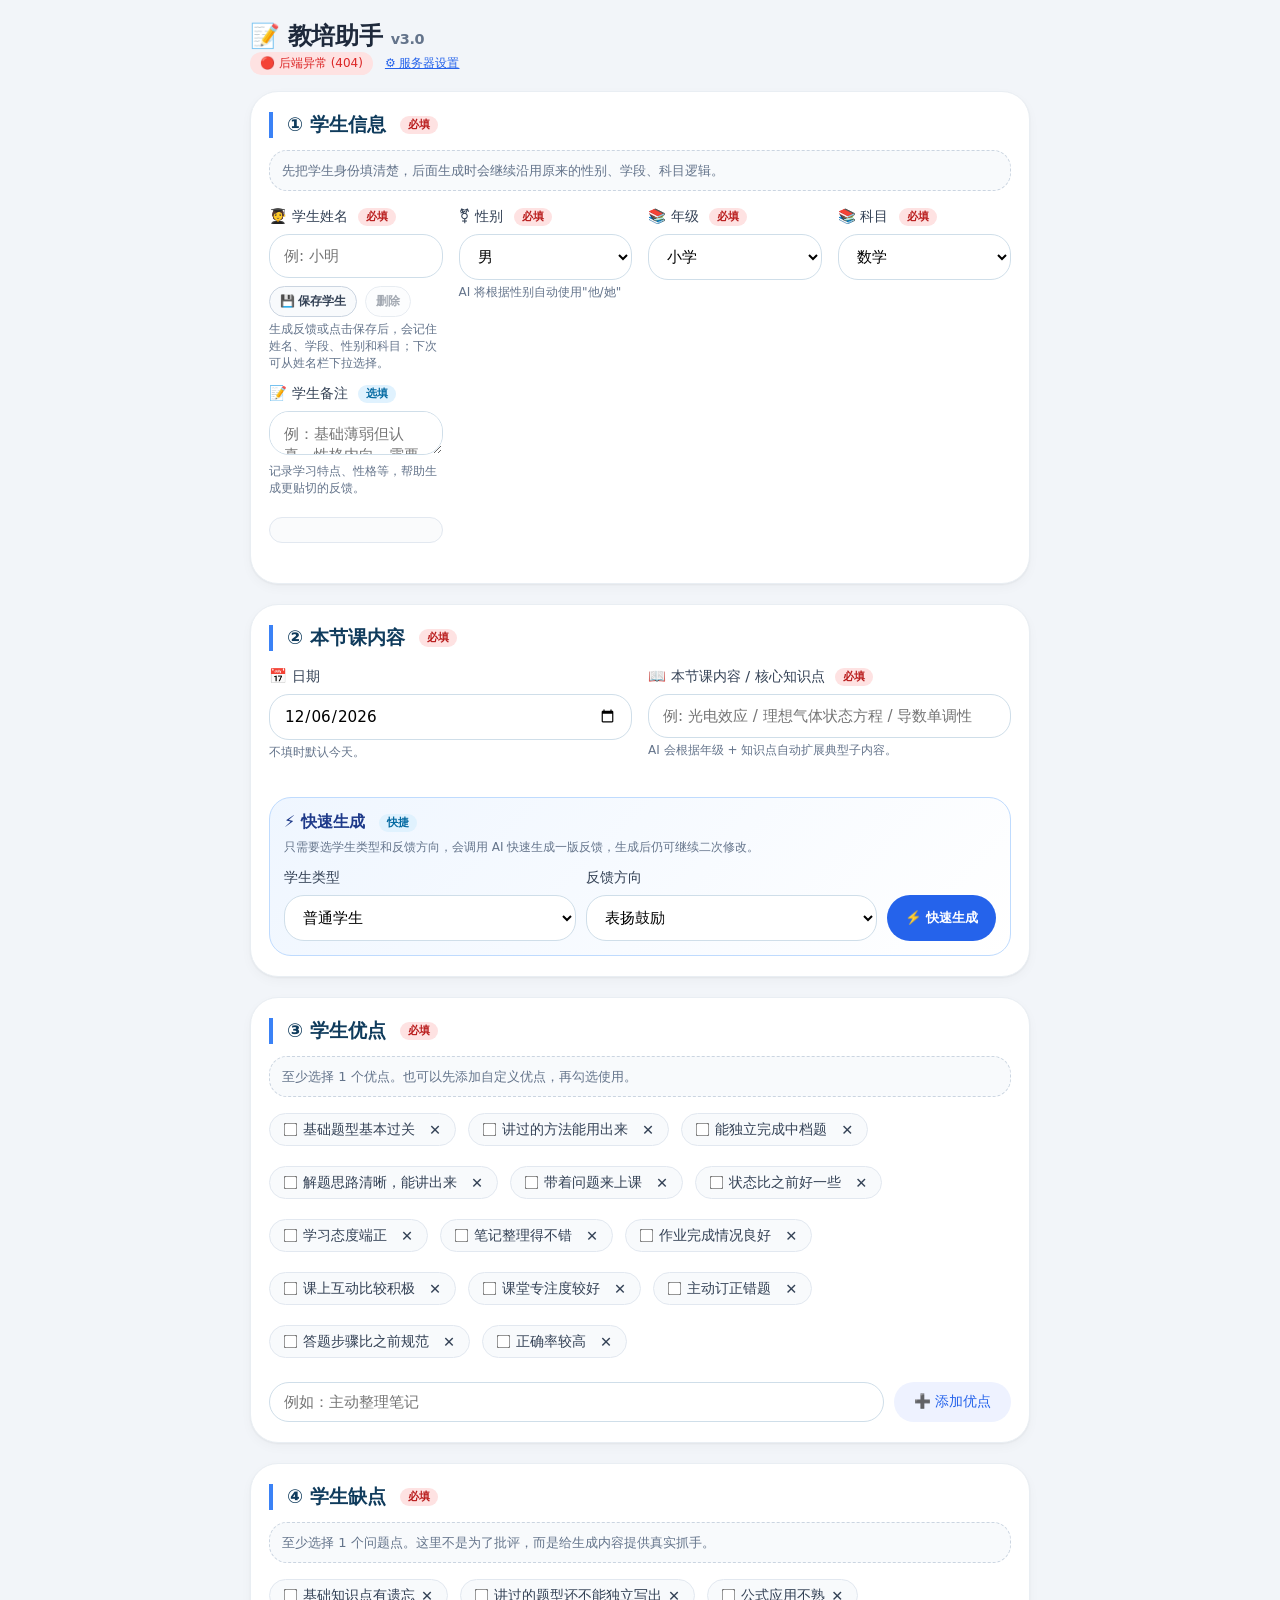
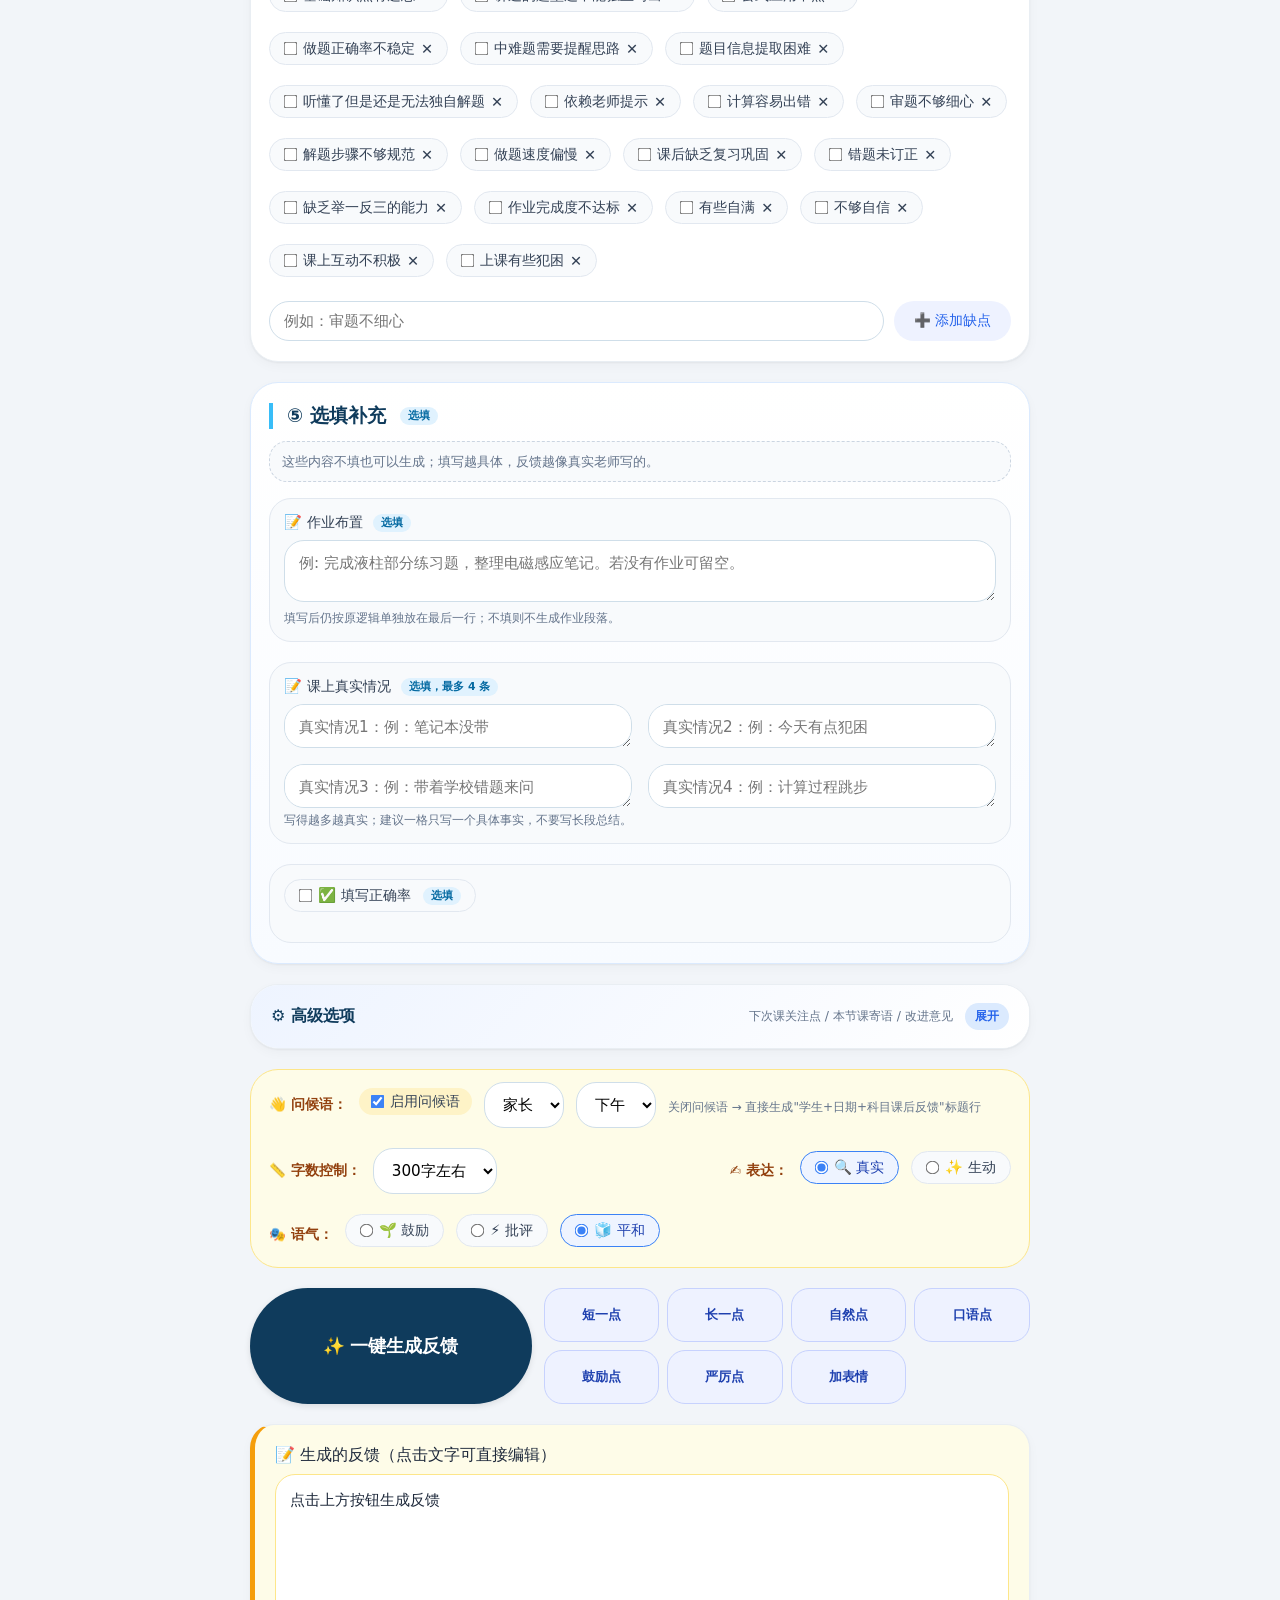
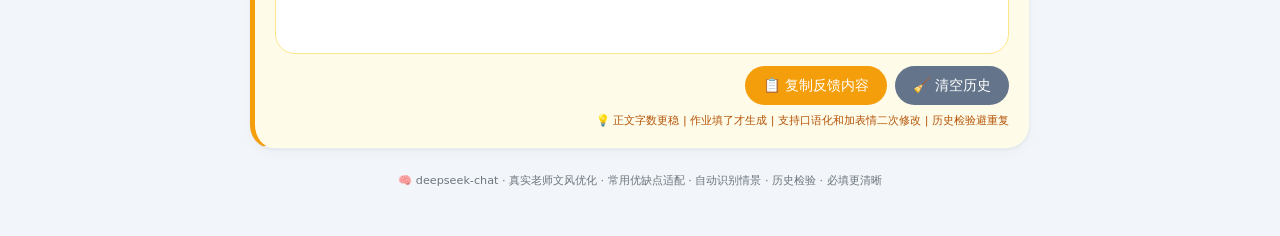
==== index.html @ fbede44c "🐛 修复 students.js 语法错误导致整个前端模块链崩溃 - 中文引号 “” 破坏 JS 字符串解析 → SyntaxError - 导致 window.App.students 未定义 → " ====
<!DOCTYPE html>
<html lang="zh-CN">
<head>
    <meta charset="UTF-8">
    <meta name="viewport" content="width=device-width, initial-scale=1.0, maximum-scale=1.0, user-scalable=yes">
    <title>教培助手 v3.0 · 真实风格反馈生成器</title>
    <link rel="stylesheet" href="css/app.css">
</head>
<body>
<div class="container">
    <div style="margin-bottom: 16px;">
        <h2 style="font-weight: 700; letter-spacing: -0.3px;">📝 教培助手 <span style="font-size:0.9rem;color:#64748b;">v3.0</span></h2>
        <div style="display:flex;align-items:center;gap:12px;flex-wrap:wrap;">
            <span id="connectionStatus" style="font-size:0.75rem;padding:3px 10px;border-radius:20px;background:#fee2e2;color:#dc2626;">🔴 后端未连接</span>
            <a href="javascript:void(0)" onclick="document.getElementById('settingsModal').style.display='flex'" style="font-size:0.75rem;color:#2563eb;">⚙️ 服务器设置</a>
        </div>
    </div>

    <!-- 设置弹窗 -->
    <div id="settingsModal" style="display:none;position:fixed;top:0;left:0;right:0;bottom:0;background:rgba(0,0,0,0.4);z-index:100;align-items:center;justify-content:center;">
        <div style="background:white;border-radius:24px;padding:24px;max-width:440px;width:90%;box-shadow:0 20px 60px rgba(0,0,0,0.2);">
            <h3 style="margin-bottom:16px;">⚙️ 服务器设置</h3>
            <div class="field-group">
                <label>🔑 DeepSeek API Key</label>
                <input type="password" id="apiKeyInput" placeholder="sk-xxxxxxxxxxxxxxxxxxxxxxxx" autocomplete="off">
                <div class="hint">API Key 保存在服务器端，不会暴露给浏览器。</div>
            </div>
            <div class="field-group">
                <label>🌐 后端地址</label>
                <input type="text" id="serverUrlInput" value="http://127.0.0.1:5000" placeholder="http://127.0.0.1:5000">
            </div>
            <div style="display:flex;gap:8px;justify-content:flex-end;">
                <button class="small-btn" onclick="document.getElementById('settingsModal').style.display='none'" style="background:#e2e8f0;color:#334155;">取消</button>
                <button class="small-btn" id="saveSettingsBtn" style="background:#2563eb;color:white;">💾 保存并验证</button>
            </div>
            <div id="settingsMsg" style="margin-top:10px;font-size:0.8rem;"></div>
        </div>
    </div>

    <!-- ① 学生信息 -->
    <div class="card required-section" data-required-group="student">
        <div class="card-header">① 学生信息 <span class="required-mark">必填</span></div>
        <div class="section-helper">先把学生身份填清楚，后面生成时会继续沿用原来的性别、学段、科目逻辑。</div>
        <div class="grid-4cols">
            <div class="field-group">
                <label>🧑‍🎓 学生姓名 <span class="required-mark">必填</span></label>
                <div class="student-name-wrapper">
                    <input type="text" id="studentName" placeholder="例: 小明" autocomplete="off" aria-haspopup="listbox" aria-expanded="false">
                    <datalist id="studentMemoryList"></datalist>
                    <div id="studentMemoryDropdown" class="student-memory-dropdown" role="listbox" aria-label="已保存学生姓名"></div>
                </div>
                <div class="memory-actions">
                    <button type="button" class="mini-memory-btn" id="saveStudentBtn">💾 保存学生</button>
                    <button type="button" class="mini-memory-btn danger" id="deleteStudentBtn">删除</button>
                </div>
                <div class="hint">生成反馈或点击保存后，会记住姓名、学段、性别和科目；下次可从姓名栏下拉选择。</div>
                <!-- 学生备注 -->
                <div class="field-group" style="margin-top: 12px;">
                    <label>📝 学生备注 <span class="optional-mark">选填</span></label>
                    <textarea id="studentNotes" rows="1" placeholder="例：基础薄弱但认真、性格内向、需要多鼓励…" style="resize: vertical;"></textarea>
                    <div class="hint">记录学习特点、性格等，帮助生成更贴切的反馈。</div>
                </div>
                <!-- 学习历史 -->
                <div id="studentSessionHistory" class="session-history" style="margin-top: 12px;"></div>
            </div>
            <div class="field-group">
                <label>⚧ 性别 <span class="required-mark">必填</span></label>
                <select id="studentGender">
                    <option value="男">男</option>
                    <option value="女">女</option>
                </select>
                <div class="hint">AI 将根据性别自动使用"他/她"</div>
            </div>
            <div class="field-group">
                <label>📚 年级 <span class="required-mark">必填</span></label>
                <select id="grade">
                    <option value="小学">小学</option>
                    <option value="初中">初中</option>
                    <option value="高中">高中</option>
                </select>
            </div>
            <div class="field-group">
                <label>📚 科目 <span class="required-mark">必填</span></label>
                <select id="subject">
                    <option value="数学">数学</option>
                    <option value="物理">物理</option>
                    <option value="语文">语文</option>
                    <option value="英语">英语</option>
                    <option value="化学">化学</option>
                    <option value="生物">生物</option>
                    <option value="历史">历史</option>
                    <option value="地理">地理</option>
                    <option value="政治">政治</option>
                </select>
            </div>
        </div>
    </div>

    <!-- ② 本节课内容 -->
    <div class="card required-section" data-required-group="knowledge">
        <div class="card-header">② 本节课内容 <span class="required-mark">必填</span></div>
        <div class="grid-2cols">
            <div class="field-group">
                <label>📅 日期</label>
                <input type="date" id="date" value="">
                <div class="hint">不填时默认今天。</div>
            </div>
            <div class="field-group">
                <label>📖 本节课内容 / 核心知识点 <span class="required-mark">必填</span></label>
                <input type="text" id="knowledge" placeholder="例: 光电效应 / 理想气体状态方程 / 导数单调性" autocomplete="off">
                <div class="hint">AI 会根据年级 + 知识点自动扩展典型子内容。</div>
            </div>
        </div>

        <div class="quick-generate-panel">
            <div class="quick-generate-title">⚡ 快速生成 <span class="optional-mark">快捷</span></div>
            <div class="hint">只需要选学生类型和反馈方向，会调用 AI 快速生成一版反馈，生成后仍可继续二次修改。</div>
            <div class="quick-generate-row">
                <div class="field-group">
                    <label>学生类型</label>
                    <select id="quickStudentType">
                        <option value="普通学生" selected>普通学生</option>
                        <option value="学霸">学霸</option>
                        <option value="学渣">学渣</option>
                    </select>
                </div>
                <div class="field-group">
                    <label>反馈方向</label>
                    <select id="quickFeedbackDirection">
                        <option value="表扬鼓励" selected>表扬鼓励</option>
                        <option value="批评提醒">批评提醒</option>
                    </select>
                </div>
                <button type="button" class="quick-generate-btn" id="quickGenerateBtn">⚡ 快速生成</button>
            </div>
        </div>
    </div>

    <!-- ③ 学生优点 -->
    <div class="card required-section" data-required-group="highlights">
        <div class="card-header">③ 学生优点 <span class="required-mark">必填</span></div>
        <div class="section-helper">至少选择 1 个优点。也可以先添加自定义优点，再勾选使用。</div>
        <div id="highlightsCheckboxArea" class="options-group" style="flex-wrap: wrap;"></div>
        <div class="add-option">
            <input type="text" id="newHighlightInput" placeholder="例如：主动整理笔记" autocomplete="off">
            <button class="small-btn" id="addHighlightBtn">➕ 添加优点</button>
        </div>
    </div>

    <!-- ④ 学生缺点 -->
    <div class="card required-section" data-required-group="weakpoints">
        <div class="card-header">④ 学生缺点 <span class="required-mark">必填</span></div>
        <div class="section-helper">至少选择 1 个问题点。这里不是为了批评，而是给生成内容提供真实抓手。</div>
        <div id="weakPointsCheckboxArea" class="options-group" style="flex-wrap: wrap;"></div>
        <div class="add-option">
            <input type="text" id="newWeakInput" placeholder="例如：审题不细心" autocomplete="off">
            <button class="small-btn" id="addWeakBtn">➕ 添加缺点</button>
        </div>
    </div>

    <!-- ⑤ 选填补充 -->
    <div class="card optional-supplement-card">
        <div class="card-header">⑤ 选填补充 <span class="optional-mark">选填</span></div>
        <div class="section-helper">这些内容不填也可以生成；填写越具体，反馈越像真实老师写的。</div>
        <div class="field-group soft-block">
            <label>📝 作业布置 <span class="optional-mark">选填</span></label>
            <textarea id="homework" rows="2" placeholder="例: 完成液柱部分练习题，整理电磁感应笔记。若没有作业可留空。"></textarea>
            <div class="hint">填写后仍按原逻辑单独放在最后一行；不填则不生成作业段落。</div>
        </div>

        <div class="field-group soft-block">
            <label>📝 课上真实情况 <span class="optional-mark">选填，最多 4 条</span></label>
            <div class="grid-2cols">
                <textarea class="real-note-input" id="realNote1" rows="1" placeholder="真实情况1：例：笔记本没带"></textarea>
                <textarea class="real-note-input" id="realNote2" rows="1" placeholder="真实情况2：例：今天有点犯困"></textarea>
                <textarea class="real-note-input" id="realNote3" rows="1" placeholder="真实情况3：例：带着学校错题来问"></textarea>
                <textarea class="real-note-input" id="realNote4" rows="1" placeholder="真实情况4：例：计算过程跳步"></textarea>
            </div>
            <div class="hint">写得越多越真实；建议一格只写一个具体事实，不要写长段总结。</div>
        </div>

        <div class="field-group soft-block" style="margin-bottom:0;">
            <div class="options-group" style="margin-bottom: 8px;">
                <label class="checkbox-option">
                    <input type="checkbox" id="enableCorrectnessCheckbox"> ✅ 填写正确率 <span class="optional-mark">选填</span>
                </label>
            </div>
            <div id="correctnessSliderArea" style="display: none;">
                <div class="slider-wrapper">
                    <input type="range" id="correctnessSlider" min="0" max="100" step="5" value="80">
                    <span class="correctness-value" id="correctnessValue">80%</span>
                </div>
                <div class="hint">拖动选择正确率（步进 5%）。</div>
            </div>
        </div>
    </div>

    <!-- 高级选项 -->
    <details class="card advanced-panel" id="advancedOptions">
        <summary>
            <span>⚙️ 高级选项</span>
            <span class="advanced-subtitle">下次课关注点 / 本节课寄语 / 改进意见</span>
        </summary>
        <div class="advanced-content">
            <div class="field-group">
                <label>🎯 下次课关注点 <span class="optional-mark">选填</span></label>
                <textarea id="nextFocus" rows="2" placeholder="例：下次课重点看一下本周作业完成情况，同时继续巩固导数中分类讨论和变量分离的题型。"></textarea>
                <div class="hint">填写后只作为后续教学规划参考，会自然融入学生表现，不会硬贴原句或固定放在末尾。</div>
            </div>

            <div class="advanced-inner-card">
                <div class="card-header mini-header">✨ 本节课寄语 <span style="font-size:0.75rem;">(勾选后作为语气参考，可自然改写)</span></div>
                <div id="encouragementArea" class="encouragement-radio-group"></div>
                <div class="add-option">
                    <input type="text" id="newEncouragementInput" placeholder="例如：继续加油，保持状态" autocomplete="off">
                    <button class="small-btn" id="addEncouragementBtn">➕ 添加寄语</button>
                </div>
            </div>

            <div class="advanced-inner-card">
                <div class="card-header mini-header">📌 改进意见</div>
                <div class="field-group">
                    <label>选择本次改进重点（选"不生成"则不输出改进段落）</label>
                    <select id="suggestionSelect" class="select-custom">
                        <option value="">-- 不生成改进建议 --</option>
                    </select>
                </div>
                <div class="editable-tags" id="suggestionTagsArea"></div>
                <div class="add-option">
                    <input type="text" id="newSuggestionInput" placeholder="例如：强化审题训练" autocomplete="off">
                    <button class="small-btn" id="addSuggestionBtn">➕ 添加改进方向</button>
                </div>
            </div>
        </div>
    </details>

    <div id="requiredErrorMessage" class="form-error-message" aria-live="polite"></div>

    <!-- 参数栏 -->
    <div class="param-bar">
        <div class="param-group">
            <span class="param-label">👋 问候语：</span>
            <label style="display: inline-flex; align-items: center; gap: 6px; background: #fef3c7; padding: 4px 12px; border-radius: 40px;">
                <input type="checkbox" id="enableGreetingCheckbox" checked> 启用问候语
            </label>
            <select id="greetingTarget" style="width: auto; min-width: 80px;">
                <option value="爸爸">爸爸</option>
                <option value="妈妈">妈妈</option>
                <option value="家长" selected>家长</option>
            </select>
            <select id="greetingTime" style="width: auto; min-width: 80px;">
                <option value="上午">上午</option>
                <option value="下午" selected>下午</option>
                <option value="晚上">晚上</option>
            </select>
            <div class="hint">关闭问候语 → 直接生成"学生+日期+科目课后反馈"标题行</div>
        </div>
        <div class="param-group">
            <span class="param-label">📏 字数控制：</span>
            <select id="wordCountSelect" style="width: auto; min-width: 100px;">
                <option value="150">150字左右</option>
                <option value="200">200字左右</option>
                <option value="250">250字左右</option>
                <option value="300" selected>300字左右</option>
                <option value="350">350字左右</option>
                <option value="400">400字左右</option>
            </select>
        </div>
        <div class="param-group">
            <span class="param-label">✍️ 表达：</span>
            <label class="temp-option"><input type="radio" name="tempMode" value="real" checked> 🔍 真实</label>
            <label class="temp-option"><input type="radio" name="tempMode" value="vivid"> ✨ 生动</label>
        </div>
        <div class="param-group">
            <span class="param-label">🎭 语气：</span>
            <label class="tone-option"><input type="radio" name="toneStyle" value="encourage"> 🌱 鼓励</label>
            <label class="tone-option"><input type="radio" name="toneStyle" value="critical"> ⚡ 批评</label>
            <label class="tone-option"><input type="radio" name="toneStyle" value="neutral" checked> 🧊 平和</label>
        </div>
    </div>

    <!-- 生成按钮 -->
    <div class="generate-actions">
        <button class="generate-btn" id="generateBtn">✨ 一键生成反馈</button>
        <div class="revise-actions" aria-label="二次修改按钮">
            <button class="revise-btn" data-revise-type="shorter">短一点</button>
            <button class="revise-btn" data-revise-type="longer">长一点</button>
            <button class="revise-btn" data-revise-type="natural">自然点</button>
            <button class="revise-btn" data-revise-type="wechat">口语点</button>
            <button class="revise-btn" data-revise-type="encourage">鼓励点</button>
            <button class="revise-btn" data-revise-type="strict">严厉点</button>
            <button class="revise-btn" data-revise-type="emoji">加表情</button>
        </div>
    </div>

    <!-- 结果卡片 -->
    <div class="card result-card">
        <div style="font-weight: 500; margin-bottom: 8px;">📝 生成的反馈（点击文字可直接编辑）</div>
        <div id="feedbackContent" class="editable-feedback" contenteditable="true">点击上方按钮生成反馈</div>
        <div id="qualityReport" class="quality-report"></div>
        <div class="flex-row">
            <button class="copy-btn" id="copyFeedbackBtn">📋 复制反馈内容</button>
            <button class="copy-btn" id="clearHistoryBtn" style="background:#64748b;margin-left:8px;">🧹 清空历史</button>
        </div>
        <div class="copy-tip">💡 正文字数更稳 | 作业填了才生成 | 支持口语化和加表情二次修改 | 历史检验避重复</div>
    </div>

    <div class="footnote">
        🧠 deepseek-chat · 真实老师文风优化 · 常用优缺点适配 · 自动识别情景 · 历史检验 · 必填更清晰
    </div>
</div>

<!-- JS 模块（按依赖顺序加载） -->
<script src="js/config.js"></script>
<script src="js/api-client.js"></script>
<script src="js/postprocess.js"></script>
<script src="js/prompts.js"></script>
<script src="js/api.js"></script>
<script src="js/students.js"></script>
<script src="js/ui.js"></script>
<script src="js/app.js"></script>
<script>
// 保底连接检测（模块加载完成后执行）
setTimeout(async function() {
    var el = document.getElementById("connectionStatus");
    if (!el) return;
    try {
        var r = await fetch("/api/students?search=");
        if (r.ok) {
            el.innerHTML = "🟢 已连接";
            el.style.background = "#dcfce7"; el.style.color = "#166534";
        }
    } catch(e) {}
}, 500);
</script>
</body>
</html>
---- css/app.css ----
/* ============================================
   app.css — 教培助手 样式表
   从 正式版2.0 提取，2025-06-07
   ============================================ */

/* ----- CSS 变量 ----- */
:root {
    --color-primary: #3b82f6;
    --color-primary-light: #eef4ff;
    --color-primary-dark: #1e40af;
    --color-bg: #f2f5f9;
    --color-card: #ffffff;
    --color-text: #1e293b;
    --color-text-secondary: #334155;
    --color-hint: #64748b;
    --color-border: #cfdee9;
    --color-border-light: #e2e8f0;
    --color-danger: #ef4444;
    --color-warning: #f59e0b;
    --color-success: #166534;
    --radius-lg: 28px;
    --radius-md: 20px;
    --radius-sm: 12px;
    --radius-pill: 40px;
    --radius-full: 999px;
}

/* ----- Reset ----- */
* {
    box-sizing: border-box;
    margin: 0;
    padding: 0;
}

body {
    background: var(--color-bg);
    font-family: system-ui, 'Segoe UI', 'Noto Sans', -apple-system, Roboto, Helvetica, Arial, sans-serif;
    padding: 20px 16px 48px;
    color: var(--color-text);
}

/* ----- Layout ----- */
.container {
    max-width: 780px;
    margin: 0 auto;
}

/* ----- Cards ----- */
.card {
    background: var(--color-card);
    border-radius: var(--radius-lg);
    padding: 20px 18px;
    margin-bottom: 20px;
    box-shadow: 0 4px 12px rgba(0, 0, 0, 0.03), 0 1px 2px rgba(0, 0, 0, 0.05);
    border: 1px solid #e9eef3;
}

.card-header {
    font-weight: 600;
    font-size: 1.2rem;
    margin-bottom: 16px;
    display: flex;
    align-items: center;
    gap: 8px;
    color: #0f3b5c;
    border-left: 4px solid var(--color-primary);
    padding-left: 14px;
}

/* ----- Form Elements ----- */
.field-group {
    margin-bottom: 20px;
}

label {
    font-weight: 500;
    font-size: 0.9rem;
    display: block;
    margin-bottom: 8px;
    color: var(--color-text-secondary);
}

.hint {
    font-size: 0.75rem;
    color: var(--color-hint);
    margin-top: 4px;
}

input, select, textarea {
    width: 100%;
    padding: 12px 14px;
    border-radius: var(--radius-md);
    border: 1px solid var(--color-border);
    background: #ffffff;
    font-size: 0.95rem;
    transition: 0.2s;
    font-family: inherit;
}

input:focus, select:focus, textarea:focus {
    outline: none;
    border-color: var(--color-primary);
    box-shadow: 0 0 0 3px rgba(59, 130, 246, 0.15);
}

input[type="radio"], input[type="checkbox"] {
    width: auto;
    margin: 0;
    accent-color: var(--color-primary);
    transform: scale(1.05);
}

input[type="range"] {
    flex: 2;
    min-width: 160px;
}

/* ----- Options / Chips ----- */
.options-group {
    display: flex;
    flex-wrap: wrap;
    gap: 12px;
    align-items: center;
    margin-bottom: 16px;
}

.radio-option, .checkbox-option, .tone-option, .temp-option {
    display: inline-flex;
    align-items: center;
    gap: 6px;
    background: #f8fafc;
    padding: 6px 14px;
    border-radius: var(--radius-pill);
    border: 1px solid var(--color-border-light);
    cursor: pointer;
    transition: 0.1s;
}

.radio-option.selected, .checkbox-option.selected,
.tone-option.selected, .temp-option.selected {
    background: var(--color-primary-light);
    border-color: var(--color-primary);
    color: var(--color-primary-dark);
}

/* ----- Sliders ----- */
.slider-wrapper {
    display: flex;
    align-items: center;
    gap: 16px;
    flex-wrap: wrap;
    margin-top: 8px;
}

.correctness-value {
    width: 70px;
    text-align: center;
    background: #f1f5f9;
    border-radius: var(--radius-pill);
    padding: 8px 0;
    font-weight: 600;
}

/* ----- Tags ----- */
.editable-tags {
    display: flex;
    flex-wrap: wrap;
    gap: 12px;
    margin-bottom: 16px;
}

.tag {
    background: #f1f5f9;
    border-radius: var(--radius-pill);
    padding: 6px 12px;
    font-size: 0.85rem;
    display: inline-flex;
    align-items: center;
    gap: 8px;
    border: 1px solid var(--color-border-light);
}

.tag .remove {
    cursor: pointer;
    font-weight: bold;
    color: #94a3b8;
    background: none;
    border: none;
    font-size: 1.1rem;
    line-height: 1;
    padding: 0 4px;
}

.tag .remove:hover {
    color: #dc2626;
}

/* ----- Buttons ----- */
.add-option {
    display: flex;
    gap: 10px;
    margin-top: 8px;
    flex-wrap: wrap;
}

.add-option input {
    flex: 2;
    padding: 10px 14px;
}

.small-btn {
    background: #eef2ff;
    border: none;
    border-radius: var(--radius-pill);
    padding: 0 20px;
    font-weight: 500;
    color: #2563eb;
    cursor: pointer;
    font-size: 0.85rem;
    transition: 0.1s;
}

.small-btn:hover {
    background: #e0e7ff;
}

.select-custom {
    background: white;
    border-radius: 30px;
    padding: 10px 16px;
    border: 1px solid var(--color-border);
    width: 100%;
}

/* ----- Generate Buttons ----- */
.generate-btn {
    width: 100%;
    background: #0f3b5c;
    color: white;
    border: none;
    border-radius: 60px;
    padding: 16px;
    font-size: 1.1rem;
    font-weight: 600;
    cursor: pointer;
    transition: 0.2s;
    margin-top: 8px;
    box-shadow: 0 2px 6px rgba(0, 0, 0, 0.1);
}

.generate-btn:hover {
    background: #1e4a76;
    transform: scale(0.98);
}

.generate-actions {
    display: grid;
    grid-template-columns: minmax(180px, 1.1fr) minmax(260px, 1.9fr);
    gap: 12px;
    align-items: stretch;
    margin-top: 8px;
    margin-bottom: 20px;
}

.generate-actions .generate-btn {
    margin-top: 0;
    height: 100%;
    min-height: 54px;
}

.revise-actions {
    display: grid;
    grid-template-columns: repeat(auto-fit, minmax(96px, 1fr));
    gap: 8px;
}

.revise-btn {
    border: 1px solid #c7d2fe;
    background: #eef2ff;
    color: var(--color-primary-dark);
    border-radius: 18px;
    padding: 10px 8px;
    font-size: 0.84rem;
    font-weight: 600;
    cursor: pointer;
    transition: 0.15s;
    min-height: 54px;
    line-height: 1.25;
}

.revise-btn:hover {
    background: #e0e7ff;
    transform: translateY(-1px);
}

.revise-btn:disabled,
.generate-btn:disabled {
    opacity: 0.6;
    cursor: not-allowed;
    transform: none;
}

/* ----- Result Card ----- */
.result-card {
    background: #fefce8;
    border-left: 5px solid var(--color-warning);
    padding: 20px;
    border-radius: 24px;
}

.editable-feedback {
    min-height: 180px;
    padding: 14px;
    background: white;
    border-radius: var(--radius-md);
    border: 1px solid #fde68a;
    font-size: 0.95rem;
    line-height: 1.5;
    white-space: pre-wrap;
    outline: none;
    cursor: text;
}

.editable-feedback:focus {
    border-color: var(--color-warning);
    box-shadow: 0 0 0 2px rgba(245, 158, 11, 0.2);
}

.copy-btn {
    background: var(--color-warning);
    color: white;
    border: none;
    border-radius: var(--radius-pill);
    padding: 10px 18px;
    font-size: 0.9rem;
    font-weight: 500;
    margin-top: 12px;
    cursor: pointer;
    display: inline-flex;
    align-items: center;
    gap: 6px;
    transition: 0.2s;
}

.copy-btn:hover {
    background: #d97706;
}

.copy-tip {
    font-size: 0.7rem;
    color: #b45309;
    margin-top: 8px;
    text-align: right;
}

.flex-row {
    display: flex;
    justify-content: flex-end;
}

/* ----- Footnote ----- */
.footnote {
    text-align: center;
    font-size: 0.7rem;
    color: #6c757d;
    margin-top: 24px;
}

/* ----- Grid Helpers ----- */
.grid-2cols { display: grid; grid-template-columns: 1fr 1fr; gap: 16px; }
.grid-3cols { display: grid; grid-template-columns: 1fr 1fr 1fr; gap: 16px; }
.grid-4cols { display: grid; grid-template-columns: 1fr 1fr 1fr 1fr; gap: 16px; }

/* ----- Param Bar ----- */
.param-bar {
    background: #fefce8;
    border-radius: var(--radius-lg);
    padding: 12px 18px;
    margin-bottom: 20px;
    display: flex;
    flex-wrap: wrap;
    align-items: center;
    justify-content: space-between;
    gap: 20px;
    border: 1px solid #fde68a;
}

.param-group {
    display: flex;
    flex-wrap: wrap;
    align-items: center;
    gap: 12px;
}

.param-label {
    font-weight: 600;
    font-size: 0.85rem;
    color: #92400e;
}

/* ----- Badges ----- */
.required-mark {
    display: inline-flex;
    align-items: center;
    margin-left: 6px;
    padding: 2px 8px;
    border-radius: var(--radius-full);
    background: #fee2e2;
    color: #b91c1c;
    font-size: 0.68rem;
    font-weight: 700;
    vertical-align: middle;
}

.optional-mark {
    display: inline-flex;
    align-items: center;
    margin-left: 6px;
    padding: 2px 8px;
    border-radius: var(--radius-full);
    background: #e0f2fe;
    color: #0369a1;
    font-size: 0.68rem;
    font-weight: 700;
    vertical-align: middle;
}

/* ----- Sections ----- */
.section-helper {
    background: #f8fafc;
    border: 1px dashed #cbd5e1;
    color: var(--color-hint);
    border-radius: 18px;
    padding: 10px 12px;
    font-size: 0.82rem;
    line-height: 1.45;
    margin: -4px 0 16px;
}

.soft-block {
    background: #f8fafc;
    border: 1px solid var(--color-border-light);
    border-radius: 22px;
    padding: 14px;
}

/* ----- Quick Generate ----- */
.quick-generate-panel {
    margin-top: 16px;
    padding: 14px;
    border-radius: 22px;
    border: 1px solid #bfdbfe;
    background: linear-gradient(135deg, #eff6ff, #ffffff);
}

.quick-generate-title {
    display: flex;
    align-items: center;
    gap: 8px;
    font-weight: 700;
    color: #1e3a8a;
    margin-bottom: 6px;
}

.quick-generate-row {
    display: grid;
    grid-template-columns: 1fr 1fr auto;
    gap: 10px;
    align-items: end;
    margin-top: 12px;
}

.quick-generate-row .field-group {
    margin-bottom: 0;
}

.quick-generate-btn {
    min-height: 46px;
    padding: 0 18px;
    background: #2563eb;
    color: white;
    border: none;
    border-radius: var(--radius-full);
    font-weight: 700;
    cursor: pointer;
    transition: 0.15s;
    white-space: nowrap;
}

.quick-generate-btn:hover {
    background: #1d4ed8;
    transform: translateY(-1px);
}

.quick-generate-btn:disabled {
    opacity: 0.6;
    cursor: not-allowed;
    transform: none;
}

/* ----- Optional Supplement ----- */
.optional-supplement-card {
    border-color: #dbeafe;
    background: linear-gradient(180deg, #ffffff 0%, #f8fbff 100%);
}

.optional-supplement-card .card-header {
    border-left-color: #38bdf8;
}

/* ----- Advanced Panel ----- */
.advanced-panel {
    padding: 0;
    overflow: hidden;
}

.advanced-panel summary {
    list-style: none;
    cursor: pointer;
    padding: 18px 20px;
    display: flex;
    justify-content: space-between;
    align-items: center;
    gap: 12px;
    font-weight: 700;
    color: #0f3b5c;
    background: linear-gradient(135deg, var(--color-primary-light), #ffffff);
}

.advanced-panel summary::-webkit-details-marker {
    display: none;
}

.advanced-panel summary::after {
    content: "展开";
    flex: 0 0 auto;
    font-size: 0.76rem;
    color: #2563eb;
    background: #dbeafe;
    border-radius: var(--radius-full);
    padding: 5px 10px;
}

.advanced-panel[open] summary::after {
    content: "收起";
}

.advanced-subtitle {
    font-size: 0.78rem;
    font-weight: 500;
    color: var(--color-hint);
    margin-left: auto;
}

.advanced-content {
    padding: 18px;
    border-top: 1px solid var(--color-border-light);
}

.advanced-inner-card {
    background: #f8fafc;
    border: 1px solid var(--color-border-light);
    border-radius: 24px;
    padding: 16px;
    margin-top: 16px;
}

.mini-header {
    font-size: 1rem;
    margin-bottom: 14px;
}

/* ----- Error States ----- */
.form-error-message {
    display: none;
    margin: -4px 0 18px;
    padding: 12px 14px;
    border-radius: 18px;
    background: #fef2f2;
    border: 1px solid #fecaca;
    color: #b91c1c;
    font-size: 0.86rem;
    line-height: 1.55;
}

.field-error {
    border-color: var(--color-danger) !important;
    box-shadow: 0 0 0 3px rgba(239, 68, 68, 0.12) !important;
}

.required-section.has-error {
    border-color: #fecaca;
    box-shadow: 0 0 0 3px rgba(239, 68, 68, 0.08), 0 4px 12px rgba(0, 0, 0, 0.03);
}

/* ----- Quality Report ----- */
.quality-report {
    margin-top: 10px;
    padding: 10px 12px;
    border-radius: 16px;
    background: #fff7ed;
    border: 1px solid #fed7aa;
    color: #9a3412;
    font-size: 0.78rem;
    line-height: 1.45;
    display: none;
}

.quality-report.ok {
    background: #ecfdf5;
    border-color: #bbf7d0;
    color: var(--color-success);
}

.quality-report.warn {
    background: #fff7ed;
    border-color: #fed7aa;
    color: #9a3412;
}

/* ----- API Config ----- */
.api-config {
    background: #f1f4f9;
    border-radius: 24px;
    padding: 14px 18px;
    margin-bottom: 18px;
    display: flex;
    flex-wrap: wrap;
    align-items: flex-end;
    gap: 12px;
}

.api-config .field-group {
    flex: 2;
    margin-bottom: 0;
}

.api-config .small-btn {
    height: 46px;
    padding: 0 20px;
    background: var(--color-primary);
    color: white;
}

.api-config .small-btn:hover {
    background: #2563eb;
}

/* ----- Encouragements ----- */
.encouragement-radio-group {
    display: flex;
    flex-wrap: wrap;
    gap: 12px;
    margin-top: 8px;
}

.encouragement-item {
    background: #f8fafc;
    border-radius: var(--radius-pill);
    padding: 6px 14px;
    border: 1px solid var(--color-border-light);
    cursor: pointer;
    display: inline-flex;
    align-items: center;
    gap: 6px;
    transition: 0.1s;
}

.encouragement-item.selected {
    background: var(--color-primary-light);
    border-color: var(--color-primary);
}

/* ----- Greeting ----- */
.greeting-checkbox {
    display: inline-flex;
    align-items: center;
    gap: 6px;
    background: #fef3c7;
    padding: 4px 12px;
    border-radius: var(--radius-pill);
    font-size: 0.8rem;
    font-weight: 500;
}

/* ----- Student Name Dropdown ----- */
.student-name-wrapper {
    position: relative;
}

.student-memory-dropdown {
    position: absolute;
    left: 0;
    right: 0;
    top: calc(100% + 6px);
    z-index: 50;
    display: none;
    max-height: 240px;
    overflow-y: auto;
    background: #ffffff;
    border: 1px solid var(--color-border);
    border-radius: 18px;
    padding: 6px;
    box-shadow: 0 12px 28px rgba(15, 59, 92, 0.14);
}

.student-memory-dropdown.show {
    display: block;
}

.student-memory-item {
    width: 100%;
    border: none;
    background: transparent;
    border-radius: 14px;
    padding: 9px 10px;
    text-align: left;
    cursor: pointer;
    display: flex;
    justify-content: space-between;
    gap: 10px;
    align-items: center;
    font-family: inherit;
    transition: 0.12s;
}

.student-memory-item:hover,
.student-memory-item.active {
    background: var(--color-primary-light);
}

.student-memory-name {
    font-weight: 700;
    color: #0f3b5c;
    white-space: nowrap;
}

.student-memory-meta {
    font-size: 0.74rem;
    color: var(--color-hint);
    white-space: nowrap;
}

.student-memory-empty {
    padding: 10px 12px;
    font-size: 0.8rem;
    color: #94a3b8;
}

/* ----- Memory Actions ----- */
.memory-actions {
    display: flex;
    gap: 8px;
    margin-top: 8px;
    flex-wrap: wrap;
}

.mini-memory-btn {
    border: 1px solid #cbd5e1;
    background: #f8fafc;
    color: var(--color-text-secondary);
    border-radius: 16px;
    padding: 6px 10px;
    font-size: 0.75rem;
    font-weight: 600;
    cursor: pointer;
    transition: 0.15s;
}

.mini-memory-btn:hover {
    background: #eef2ff;
    border-color: #93c5fd;
    color: #1d4ed8;
}

.mini-memory-btn.danger:hover {
    background: #fee2e2;
    border-color: #fca5a5;
    color: #b91c1c;
}

.mini-memory-btn:disabled {
    opacity: 0.45;
    cursor: not-allowed;
}

.disabled-select {
    opacity: 0.6;
    pointer-events: none;
}

/* ----- Compact variants ----- */
.compact-choice-grid .field-group {
    margin-bottom: 16px;
}

.compact-options {
    gap: 8px;
    margin-bottom: 0;
}

.compact-options .radio-option {
    padding: 6px 10px;
    font-size: 0.82rem;
}

/* ----- Student Session History ----- */
.session-history {
    border: 1px solid #e2e8f0;
    border-radius: 18px;
    padding: 12px;
    background: #fafbfc;
    max-height: 320px;
    overflow-y: auto;
}

.session-history-empty {
    font-size: 0.78rem;
    color: #94a3b8;
    padding: 8px;
    text-align: center;
}

.session-summary {
    display: flex;
    gap: 16px;
    font-size: 0.82rem;
    font-weight: 600;
    color: #0f3b5c;
    margin-bottom: 8px;
}

.session-tags {
    display: flex;
    flex-wrap: wrap;
    gap: 6px;
    margin-bottom: 10px;
}

.session-tag {
    background: #dbeafe;
    color: #1e40af;
    border-radius: 12px;
    padding: 2px 10px;
    font-size: 0.72rem;
    font-weight: 600;
}

.session-list {
    display: flex;
    flex-direction: column;
    gap: 10px;
}

.session-item {
    background: white;
    border: 1px solid #e2e8f0;
    border-radius: 14px;
    padding: 10px 12px;
}

.session-item-header {
    display: flex;
    align-items: center;
    gap: 10px;
    margin-bottom: 4px;
}

.session-date {
    font-size: 0.75rem;
    color: #64748b;
    font-weight: 600;
    white-space: nowrap;
}

.session-knowledge {
    font-size: 0.82rem;
    color: #334155;
    font-weight: 500;
    flex: 1;
}

.session-correctness {
    font-size: 0.78rem;
    font-weight: 700;
    color: #2563eb;
    background: #eff6ff;
    border-radius: 10px;
    padding: 2px 8px;
    white-space: nowrap;
}

.session-item-body {
    font-size: 0.76rem;
    color: #64748b;
    line-height: 1.4;
    max-height: 40px;
    overflow: hidden;
}

/* ----- Storage Status ----- */
.storage-status {
    display: inline-flex;
    align-items: center;
    gap: 4px;
    font-size: 0.7rem;
    color: #64748b;
    margin-left: 8px;
}

.storage-status.warn {
    color: #d97706;
}

.storage-status.full {
    color: #dc2626;
}

/* ----- Responsive ----- */
@media (max-width: 640px) {
    .grid-3cols, .grid-4cols {
        grid-template-columns: 1fr 1fr;
    }
    .param-bar {
        flex-direction: column;
        align-items: stretch;
    }
    .generate-actions {
        grid-template-columns: 1fr;
    }
    .revise-actions {
        grid-template-columns: 1fr 1fr;
    }
    .advanced-panel summary {
        align-items: flex-start;
        flex-direction: column;
    }
    .advanced-subtitle {
        margin-left: 0;
    }
}

@media (max-width: 480px) {
    .grid-3cols, .grid-4cols {
        grid-template-columns: 1fr;
    }
    .revise-actions {
        grid-template-columns: 1fr;
    }
}
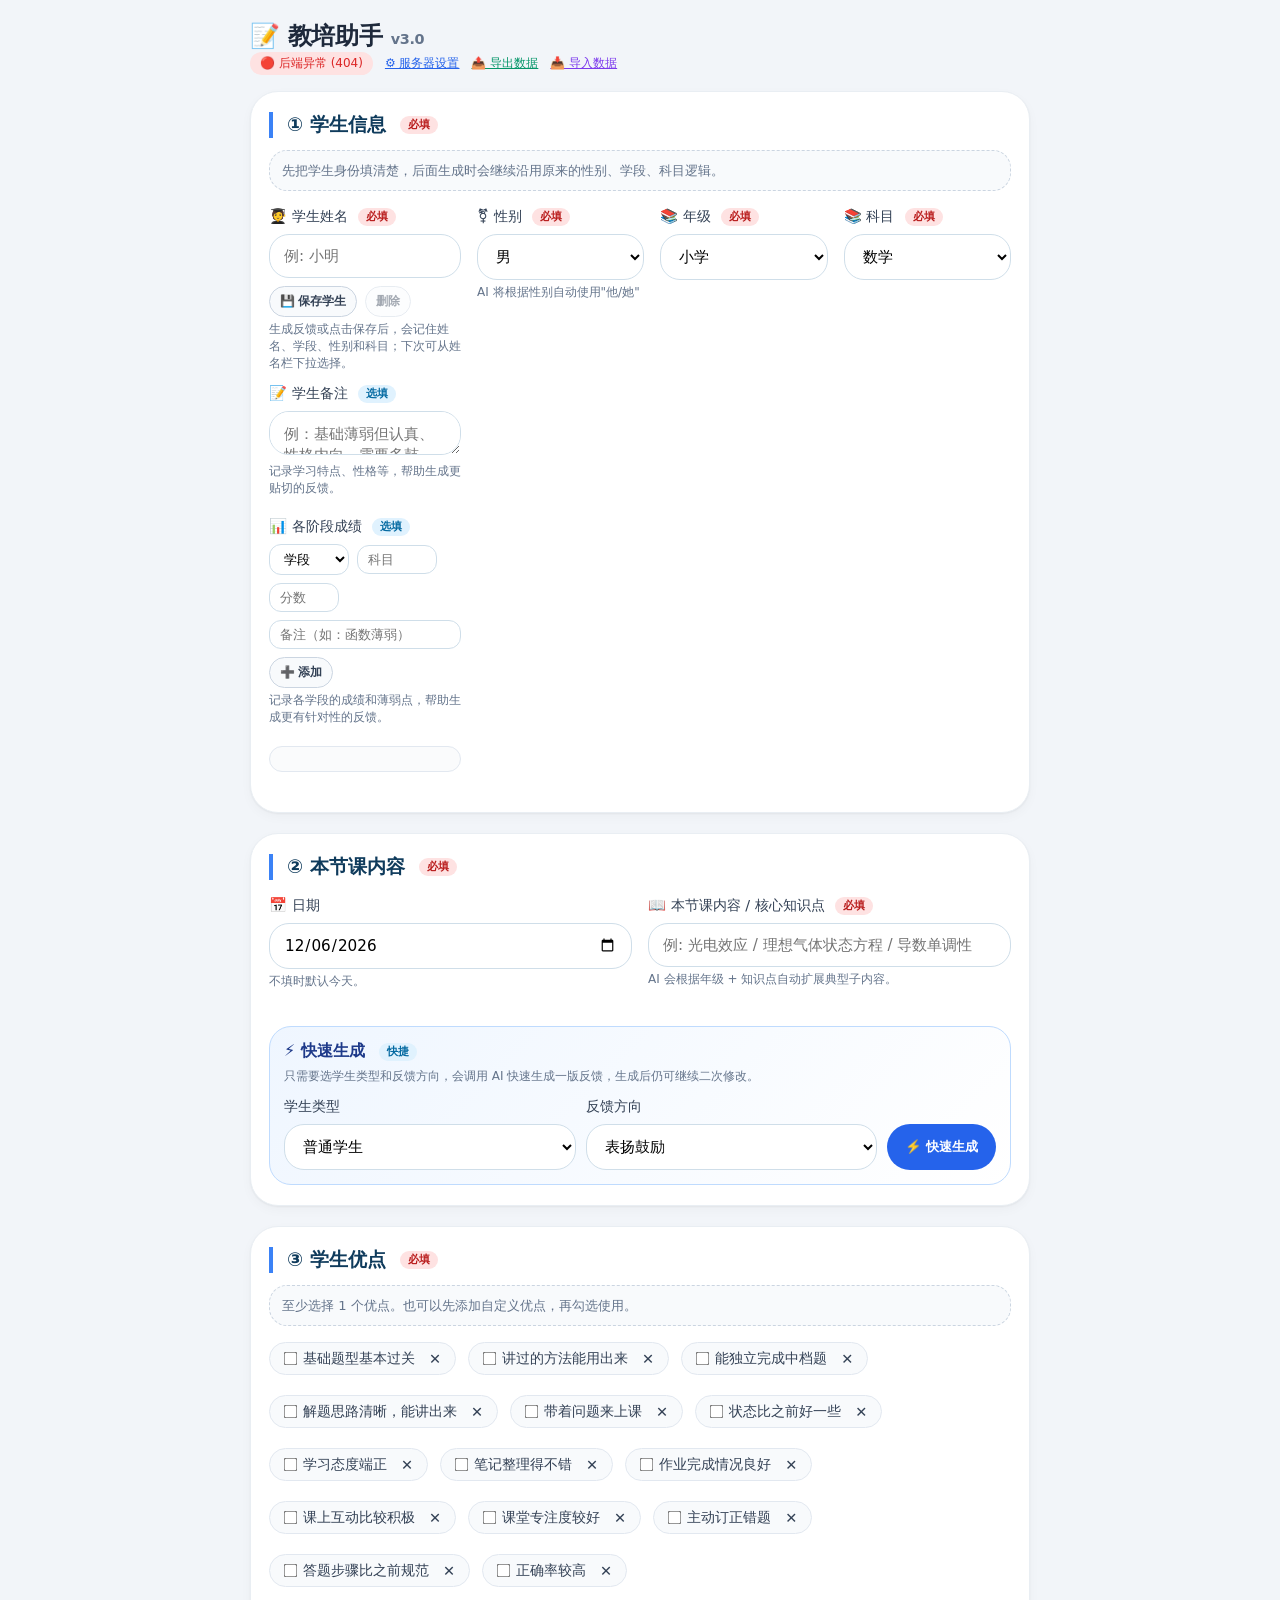
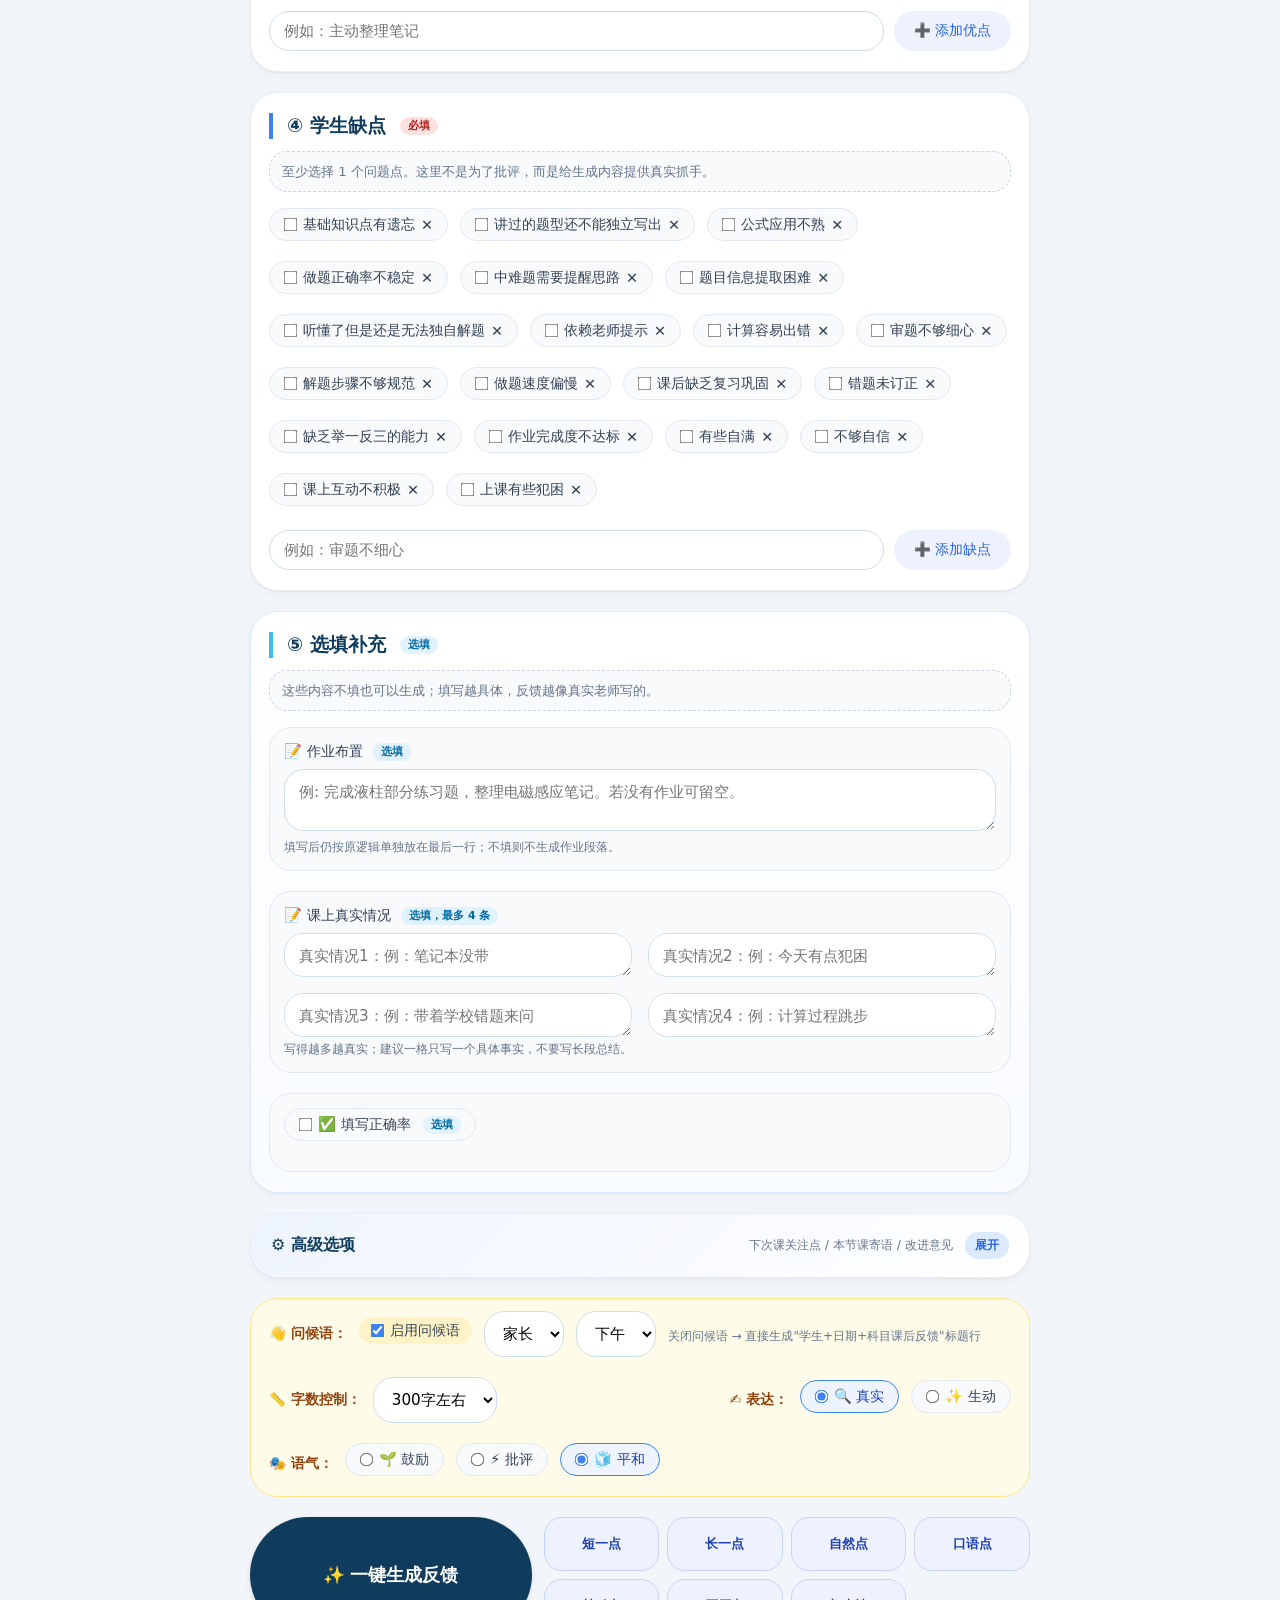
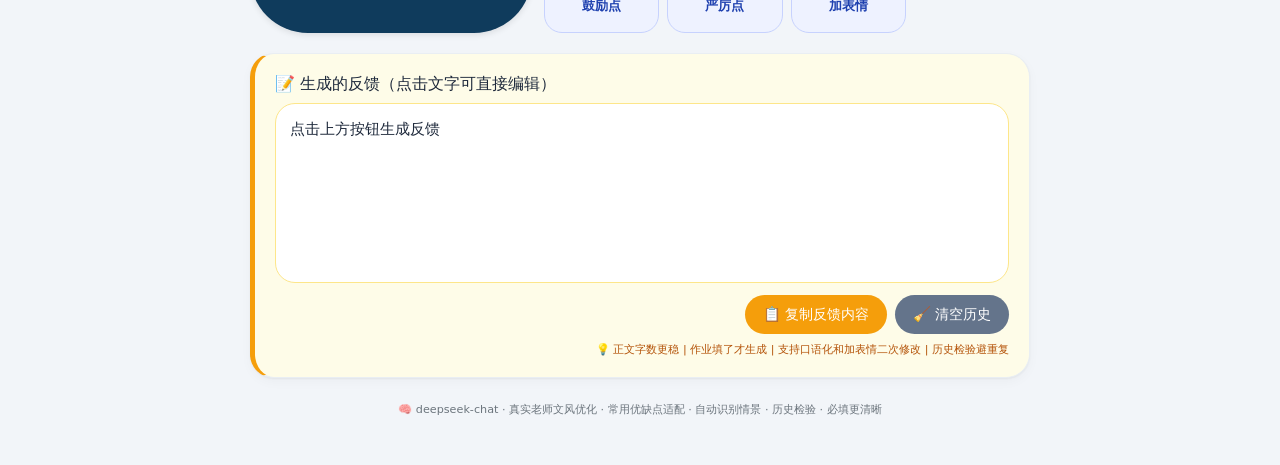
==== commit 8d914edc: "✨ 阶段成绩 + 完整学段 + 数据导入导出 - 年级下拉：小学/初一~高三（7个学段） - Student 模型新增 stage_records JSON 字段（学段/科目/分数/备注） - 学生卡" ====
--- a/index.html
+++ b/index.html
@@ -13,6 +13,9 @@
         <div style="display:flex;align-items:center;gap:12px;flex-wrap:wrap;">
             <span id="connectionStatus" style="font-size:0.75rem;padding:3px 10px;border-radius:20px;background:#fee2e2;color:#dc2626;">🔴 后端未连接</span>
             <a href="javascript:void(0)" onclick="document.getElementById('settingsModal').style.display='flex'" style="font-size:0.75rem;color:#2563eb;">⚙️ 服务器设置</a>
+            <a href="javascript:void(0)" id="exportDataBtn" style="font-size:0.75rem;color:#059669;">📤 导出数据</a>
+            <a href="javascript:void(0)" id="importDataBtn" style="font-size:0.75rem;color:#7c3aed;">📥 导入数据</a>
+            <input type="file" id="importFileInput" accept=".json" style="display:none;">
         </div>
     </div>
 
@@ -60,6 +63,25 @@
                     <textarea id="studentNotes" rows="1" placeholder="例：基础薄弱但认真、性格内向、需要多鼓励…" style="resize: vertical;"></textarea>
                     <div class="hint">记录学习特点、性格等，帮助生成更贴切的反馈。</div>
                 </div>
+                <!-- 阶段成绩 -->
+                <div class="field-group" style="margin-top: 12px;">
+                    <label>📊 各阶段成绩 <span class="optional-mark">选填</span></label>
+                    <div id="stageRecordsArea" class="stage-records-area">
+                        <div class="stage-record-row">
+                            <select class="stage-grade" style="width:auto;min-width:80px;">
+                                <option value="">学段</option>
+                                <option value="小学">小学</option>
+                                <option value="初一">初一</option><option value="初二">初二</option><option value="初三">初三</option>
+                                <option value="高一">高一</option><option value="高二">高二</option><option value="高三">高三</option>
+                            </select>
+                            <input type="text" class="stage-subject" placeholder="科目" style="width:80px;">
+                            <input type="number" class="stage-score" placeholder="分数" min="0" max="100" style="width:70px;">
+                            <input type="text" class="stage-notes" placeholder="备注（如：函数薄弱）" style="flex:1;min-width:120px;">
+                            <button type="button" class="mini-memory-btn" onclick="App.ui.addStageRecord()" style="white-space:nowrap;">➕ 添加</button>
+                        </div>
+                    </div>
+                    <div class="hint">记录各学段的成绩和薄弱点，帮助生成更有针对性的反馈。</div>
+                </div>
                 <!-- 学习历史 -->
                 <div id="studentSessionHistory" class="session-history" style="margin-top: 12px;"></div>
             </div>
@@ -75,8 +97,12 @@
                 <label>📚 年级 <span class="required-mark">必填</span></label>
                 <select id="grade">
                     <option value="小学">小学</option>
-                    <option value="初中">初中</option>
-                    <option value="高中">高中</option>
+                    <option value="初一">初一</option>
+                    <option value="初二">初二</option>
+                    <option value="初三">初三</option>
+                    <option value="高一">高一</option>
+                    <option value="高二">高二</option>
+                    <option value="高三">高三</option>
                 </select>
             </div>
             <div class="field-group">
--- a/css/app.css
+++ b/css/app.css
@@ -914,6 +914,51 @@
 
 .storage-status.full {
     color: #dc2626;
+}
+
+/* ----- Stage Records ----- */
+.stage-records-area {
+    display: flex;
+    flex-direction: column;
+    gap: 8px;
+    margin-top: 8px;
+}
+
+.stage-record-row {
+    display: flex;
+    align-items: center;
+    gap: 8px;
+    flex-wrap: wrap;
+}
+
+.stage-record-row input,
+.stage-record-row select {
+    width: auto;
+    padding: 6px 10px;
+    font-size: 0.82rem;
+    border-radius: 12px;
+}
+
+.stage-tag {
+    display: inline-block;
+    background: #f1f5f9;
+    border: 1px solid #e2e8f0;
+    border-radius: 12px;
+    padding: 3px 10px;
+    font-size: 0.78rem;
+    color: #334155;
+}
+
+.stage-tag.score {
+    background: #dbeafe;
+    color: #1e40af;
+    font-weight: 600;
+}
+
+.stage-notes-text {
+    font-size: 0.78rem;
+    color: #64748b;
+    flex: 1;
 }
 
 /* ----- Responsive ----- */
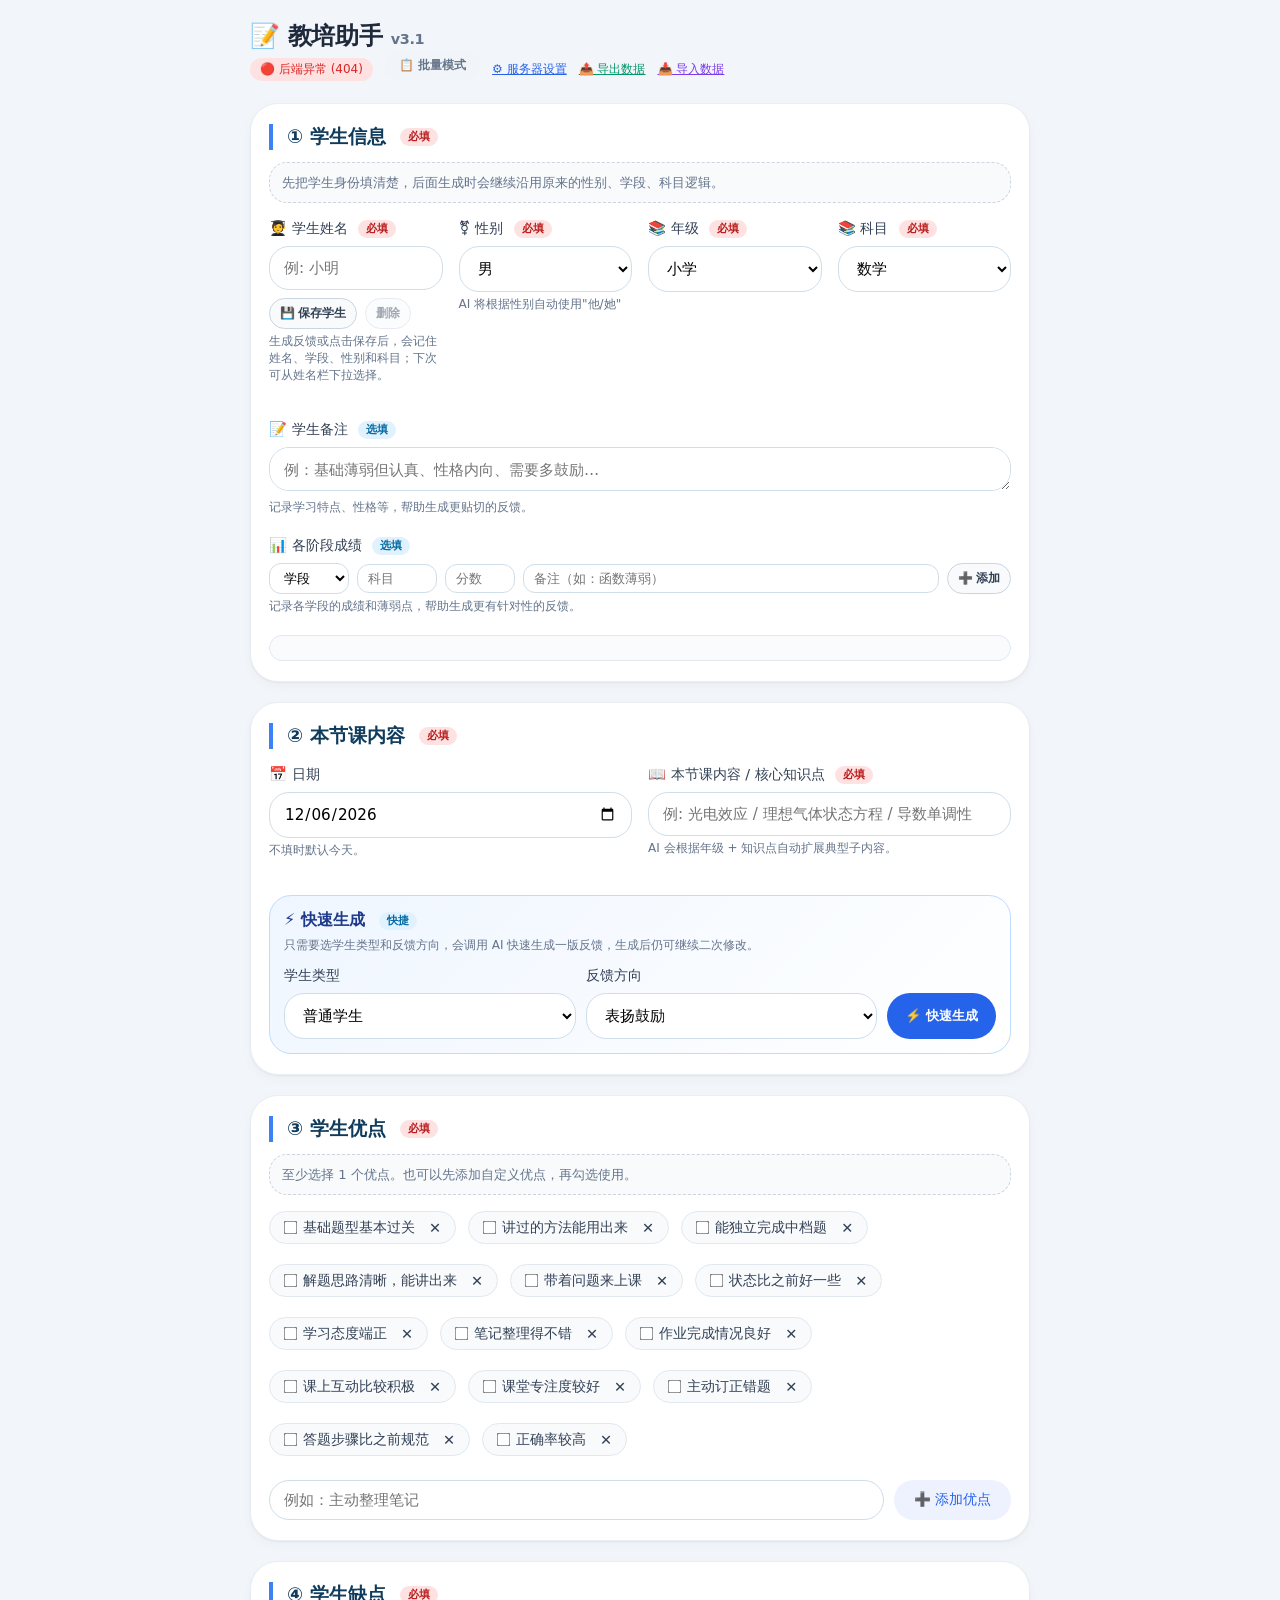
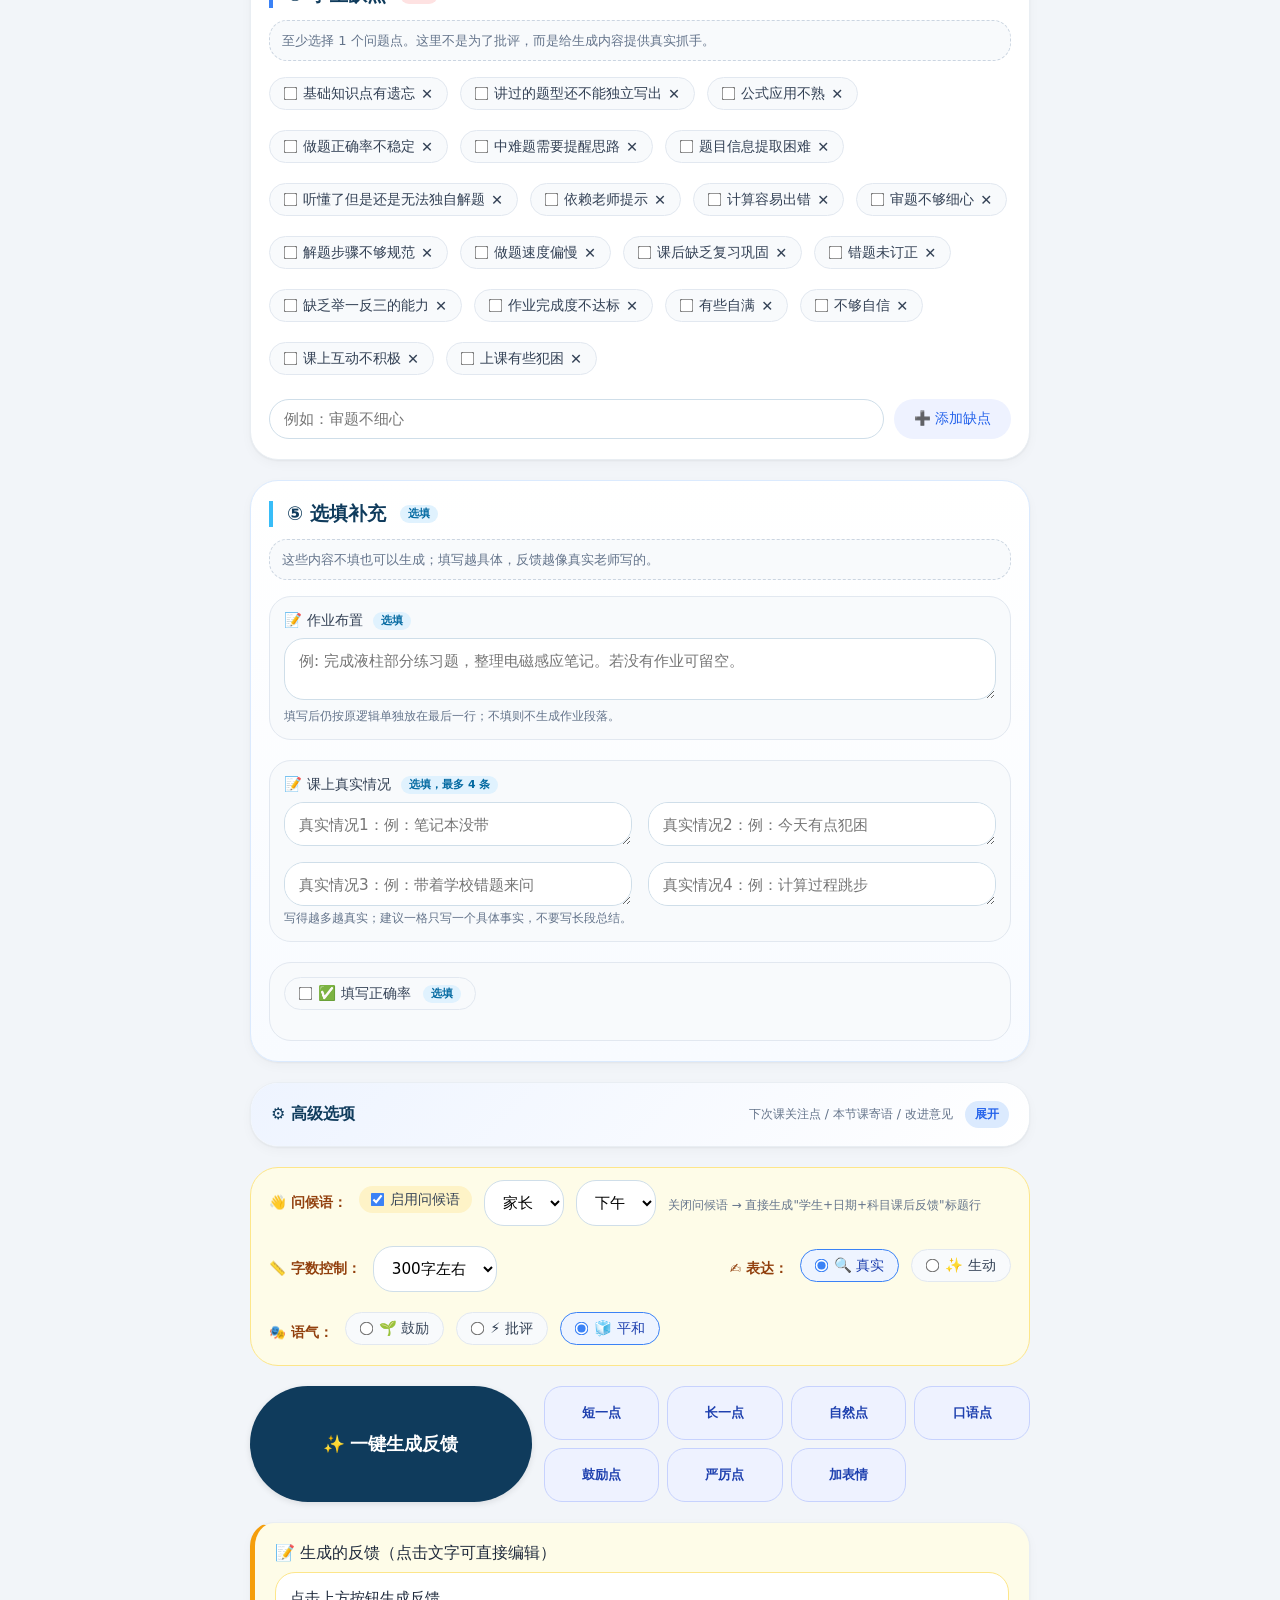
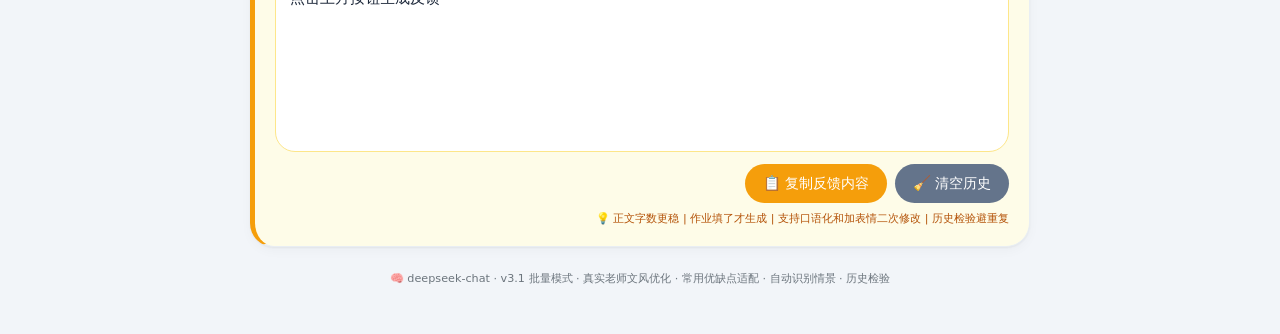
==== commit 826aa2e0: "v3.1: 批量模式 + PyInstaller 打包支持 - 新增批量模式：一次性录入多位学生，并行生成反馈 - 新增 POST /api/ai/batch-generate 端点，ThreadPo" ====
--- a/index.html
+++ b/index.html
@@ -3,15 +3,18 @@
 <head>
     <meta charset="UTF-8">
     <meta name="viewport" content="width=device-width, initial-scale=1.0, maximum-scale=1.0, user-scalable=yes">
-    <title>教培助手 v3.0 · 真实风格反馈生成器</title>
+    <title>教培助手 v3.1 · 真实风格反馈生成器</title>
     <link rel="stylesheet" href="css/app.css">
 </head>
 <body>
 <div class="container">
     <div style="margin-bottom: 16px;">
-        <h2 style="font-weight: 700; letter-spacing: -0.3px;">📝 教培助手 <span style="font-size:0.9rem;color:#64748b;">v3.0</span></h2>
+        <h2 style="font-weight: 700; letter-spacing: -0.3px;">📝 教培助手 <span style="font-size:0.9rem;color:#64748b;">v3.1</span></h2>
         <div style="display:flex;align-items:center;gap:12px;flex-wrap:wrap;">
             <span id="connectionStatus" style="font-size:0.75rem;padding:3px 10px;border-radius:20px;background:#fee2e2;color:#dc2626;">🔴 后端未连接</span>
+            <label id="batchModeToggle" class="batch-mode-toggle" title="切换批量模式">
+                <input type="checkbox" id="batchModeCheckbox"> 📋 批量模式
+            </label>
             <a href="javascript:void(0)" onclick="document.getElementById('settingsModal').style.display='flex'" style="font-size:0.75rem;color:#2563eb;">⚙️ 服务器设置</a>
             <a href="javascript:void(0)" id="exportDataBtn" style="font-size:0.75rem;color:#059669;">📤 导出数据</a>
             <a href="javascript:void(0)" id="importDataBtn" style="font-size:0.75rem;color:#7c3aed;">📥 导入数据</a>
@@ -43,8 +46,11 @@
     <!-- ① 学生信息 -->
     <div class="card required-section" data-required-group="student">
         <div class="card-header">① 学生信息 <span class="required-mark">必填</span></div>
-        <div class="section-helper">先把学生身份填清楚，后面生成时会继续沿用原来的性别、学段、科目逻辑。</div>
-        <div class="grid-4cols">
+        <div class="section-helper" id="studentSectionHelper">先把学生身份填清楚，后面生成时会继续沿用原来的性别、学段、科目逻辑。</div>
+        <div class="section-helper" id="batchSectionHelper" style="display:none;">在下方表格中填写多位学生的信息，公共的课堂内容和优缺点将应用于所有学生。</div>
+
+        <!-- 单人模式字段 -->
+        <div id="singleStudentFields" class="grid-4cols">
             <div class="field-group">
                 <label>🧑‍🎓 学生姓名 <span class="required-mark">必填</span></label>
                 <div class="student-name-wrapper">
@@ -57,33 +63,6 @@
                     <button type="button" class="mini-memory-btn danger" id="deleteStudentBtn">删除</button>
                 </div>
                 <div class="hint">生成反馈或点击保存后，会记住姓名、学段、性别和科目；下次可从姓名栏下拉选择。</div>
-                <!-- 学生备注 -->
-                <div class="field-group" style="margin-top: 12px;">
-                    <label>📝 学生备注 <span class="optional-mark">选填</span></label>
-                    <textarea id="studentNotes" rows="1" placeholder="例：基础薄弱但认真、性格内向、需要多鼓励…" style="resize: vertical;"></textarea>
-                    <div class="hint">记录学习特点、性格等，帮助生成更贴切的反馈。</div>
-                </div>
-                <!-- 阶段成绩 -->
-                <div class="field-group" style="margin-top: 12px;">
-                    <label>📊 各阶段成绩 <span class="optional-mark">选填</span></label>
-                    <div id="stageRecordsArea" class="stage-records-area">
-                        <div class="stage-record-row">
-                            <select class="stage-grade" style="width:auto;min-width:80px;">
-                                <option value="">学段</option>
-                                <option value="小学">小学</option>
-                                <option value="初一">初一</option><option value="初二">初二</option><option value="初三">初三</option>
-                                <option value="高一">高一</option><option value="高二">高二</option><option value="高三">高三</option>
-                            </select>
-                            <input type="text" class="stage-subject" placeholder="科目" style="width:80px;">
-                            <input type="number" class="stage-score" placeholder="分数" min="0" max="100" style="width:70px;">
-                            <input type="text" class="stage-notes" placeholder="备注（如：函数薄弱）" style="flex:1;min-width:120px;">
-                            <button type="button" class="mini-memory-btn" onclick="App.ui.addStageRecord()" style="white-space:nowrap;">➕ 添加</button>
-                        </div>
-                    </div>
-                    <div class="hint">记录各学段的成绩和薄弱点，帮助生成更有针对性的反馈。</div>
-                </div>
-                <!-- 学习历史 -->
-                <div id="studentSessionHistory" class="session-history" style="margin-top: 12px;"></div>
             </div>
             <div class="field-group">
                 <label>⚧ 性别 <span class="required-mark">必填</span></label>
@@ -119,6 +98,63 @@
                     <option value="政治">政治</option>
                 </select>
             </div>
+        </div>
+
+        <!-- 批量模式：学生表格 -->
+        <div id="batchStudentTable" style="display:none;">
+            <div class="batch-toolbar">
+                <button type="button" class="small-btn" id="batchAddStudentBtn" style="background:#2563eb;color:white;">➕ 添加学生</button>
+                <button type="button" class="small-btn" id="batchLoadSavedBtn" style="background:#059669;color:white;">📋 从已保存学生加载</button>
+                <span class="hint" style="margin-left:8px;">已添加 <strong id="batchStudentCount">0</strong> 名学生</span>
+            </div>
+            <div class="batch-table-wrapper">
+                <table class="batch-table" id="batchTable">
+                    <thead>
+                        <tr>
+                            <th style="width:35px;">#</th>
+                            <th>姓名 <span class="required-mark">*</span></th>
+                            <th>性别</th>
+                            <th>年级</th>
+                            <th>科目</th>
+                            <th style="width:50px;">操作</th>
+                        </tr>
+                    </thead>
+                    <tbody id="batchTableBody">
+                        <!-- JS 动态填充 -->
+                    </tbody>
+                </table>
+            </div>
+            <div class="batch-empty-hint" id="batchEmptyHint">👆 点击"添加学生"或"从已保存学生加载"来添加学生</div>
+        </div>
+
+        <!-- 共享字段（两种模式都可见） -->
+        <div style="margin-top:16px;">
+            <div class="field-group">
+                <label>📝 学生备注 <span class="optional-mark">选填</span></label>
+                <textarea id="studentNotes" rows="1" placeholder="例：基础薄弱但认真、性格内向、需要多鼓励…" style="resize: vertical;"></textarea>
+                <div class="hint">记录学习特点、性格等，帮助生成更贴切的反馈。</div>
+            </div>
+            <!-- 阶段成绩 -->
+            <div class="field-group" style="margin-top: 12px;">
+                <label>📊 各阶段成绩 <span class="optional-mark">选填</span></label>
+                <div id="stageRecordsArea" class="stage-records-area">
+                    <div class="stage-record-row">
+                        <select class="stage-grade" style="width:auto;min-width:80px;">
+                            <option value="">学段</option>
+                            <option value="小学">小学</option>
+                            <option value="初一">初一</option><option value="初二">初二</option><option value="初三">初三</option>
+                            <option value="高一">高一</option><option value="高二">高二</option><option value="高三">高三</option>
+                        </select>
+                        <input type="text" class="stage-subject" placeholder="科目" style="width:80px;">
+                        <input type="number" class="stage-score" placeholder="分数" min="0" max="100" style="width:70px;">
+                        <input type="text" class="stage-notes" placeholder="备注（如：函数薄弱）" style="flex:1;min-width:120px;">
+                        <button type="button" class="mini-memory-btn" onclick="App.ui.addStageRecord()" style="white-space:nowrap;">➕ 添加</button>
+                    </div>
+                </div>
+                <div class="hint">记录各学段的成绩和薄弱点，帮助生成更有针对性的反馈。</div>
+            </div>
+            <!-- 学习历史 -->
+            <div id="studentSessionHistory" class="session-history" style="margin-top: 12px;"></div>
         </div>
     </div>
 
@@ -305,6 +341,22 @@
         </div>
     </div>
 
+    <!-- 批量生成进度 -->
+    <div id="batchProgressCard" class="card batch-progress-card" style="display:none;">
+        <div class="card-header">📊 批量生成进度</div>
+        <div class="batch-progress-bar-wrapper">
+            <div class="batch-progress-bar" id="batchProgressBar" style="width:0%;"></div>
+        </div>
+        <div class="batch-progress-text" id="batchProgressText">准备中...</div>
+        <div class="batch-progress-list" id="batchProgressList"></div>
+    </div>
+
+    <!-- 批量结果汇总 -->
+    <div id="batchResultsCard" class="card batch-results-card" style="display:none;">
+        <div class="card-header">📋 批量生成结果 <span id="batchResultsSummary"></span></div>
+        <div id="batchResultsList" class="batch-results-list"></div>
+    </div>
+
     <!-- 生成按钮 -->
     <div class="generate-actions">
         <button class="generate-btn" id="generateBtn">✨ 一键生成反馈</button>
@@ -332,7 +384,7 @@
     </div>
 
     <div class="footnote">
-        🧠 deepseek-chat · 真实老师文风优化 · 常用优缺点适配 · 自动识别情景 · 历史检验 · 必填更清晰
+        🧠 deepseek-chat · v3.1 批量模式 · 真实老师文风优化 · 常用优缺点适配 · 自动识别情景 · 历史检验
     </div>
 </div>
 
--- a/css/app.css
+++ b/css/app.css
@@ -959,6 +959,273 @@
     font-size: 0.78rem;
     color: #64748b;
     flex: 1;
+}
+
+/* ----- Batch Mode Toggle ----- */
+.batch-mode-toggle {
+    display: inline-flex;
+    align-items: center;
+    gap: 4px;
+    font-size: 0.75rem;
+    font-weight: 600;
+    padding: 3px 12px;
+    border-radius: 20px;
+    background: #f1f5f9;
+    color: #64748b;
+    cursor: pointer;
+    user-select: none;
+    border: 2px solid transparent;
+    transition: all 0.15s;
+}
+.batch-mode-toggle input { display: none; }
+.batch-mode-toggle.active {
+    background: #dbeafe;
+    color: #1e40af;
+    border-color: #3b82f6;
+}
+
+/* ----- Batch Table ----- */
+.batch-toolbar {
+    display: flex;
+    align-items: center;
+    gap: 8px;
+    margin-bottom: 12px;
+    flex-wrap: wrap;
+}
+.batch-table-wrapper {
+    overflow-x: auto;
+    border: 1px solid var(--color-border-light);
+    border-radius: var(--radius-md);
+    max-height: 420px;
+    overflow-y: auto;
+}
+.batch-table {
+    width: 100%;
+    border-collapse: collapse;
+    font-size: 0.85rem;
+}
+.batch-table thead {
+    position: sticky;
+    top: 0;
+    z-index: 2;
+    background: #f8fafc;
+}
+.batch-table th {
+    text-align: left;
+    padding: 10px 12px;
+    font-weight: 600;
+    color: #475569;
+    font-size: 0.78rem;
+    border-bottom: 2px solid #e2e8f0;
+    white-space: nowrap;
+}
+.batch-table td {
+    padding: 8px 10px;
+    border-bottom: 1px solid #f1f5f9;
+    vertical-align: middle;
+}
+.batch-table tbody tr:hover { background: #f8fafc; }
+.batch-table tbody tr:last-child td { border-bottom: none; }
+.batch-table input,
+.batch-table select {
+    width: 100%;
+    padding: 7px 10px;
+    font-size: 0.82rem;
+    border-radius: 10px;
+    border: 1px solid #e2e8f0;
+    background: #fff;
+    min-width: 70px;
+}
+.batch-table input:focus,
+.batch-table select:focus {
+    border-color: var(--color-primary);
+    outline: none;
+    box-shadow: 0 0 0 3px rgba(59,130,246,0.1);
+}
+.batch-table .batch-row-num {
+    text-align: center;
+    color: #94a3b8;
+    font-weight: 600;
+    font-size: 0.75rem;
+}
+.batch-table .batch-remove-btn {
+    background: none;
+    border: none;
+    color: #ef4444;
+    cursor: pointer;
+    font-size: 1.1rem;
+    padding: 2px 6px;
+    border-radius: 8px;
+}
+.batch-table .batch-remove-btn:hover { background: #fef2f2; }
+.batch-empty-hint {
+    text-align: center;
+    color: #94a3b8;
+    font-size: 0.85rem;
+    padding: 28px 16px;
+}
+.batch-student-count { font-weight: 700; color: #2563eb; }
+
+/* ----- Batch Progress ----- */
+.batch-progress-card { display: none; }
+.batch-progress-bar-wrapper {
+    background: #e2e8f0;
+    border-radius: 20px;
+    height: 12px;
+    margin: 12px 0;
+    overflow: hidden;
+}
+.batch-progress-bar {
+    height: 100%;
+    background: linear-gradient(90deg, #3b82f6, #2563eb);
+    border-radius: 20px;
+    transition: width 0.3s ease;
+    min-width: 0;
+}
+.batch-progress-text {
+    font-size: 0.85rem;
+    color: #475569;
+    font-weight: 500;
+    margin-bottom: 10px;
+}
+.batch-progress-list {
+    display: flex;
+    flex-direction: column;
+    gap: 6px;
+    max-height: 300px;
+    overflow-y: auto;
+}
+.batch-progress-item {
+    display: flex;
+    align-items: center;
+    gap: 10px;
+    font-size: 0.82rem;
+    padding: 6px 10px;
+    border-radius: 12px;
+}
+.batch-progress-item.running {
+    background: #eff6ff;
+    color: #1e40af;
+}
+.batch-progress-item.done {
+    background: #f0fdf4;
+    color: #166534;
+}
+.batch-progress-item.error {
+    background: #fef2f2;
+    color: #dc2626;
+}
+.batch-progress-item .bp-icon { font-size: 1rem; flex-shrink: 0; }
+
+/* ----- Batch Results ----- */
+.batch-results-card { display: none; }
+.batch-results-summary {
+    font-size: 0.85rem;
+    color: #64748b;
+    font-weight: 400;
+}
+.batch-results-list {
+    display: flex;
+    flex-direction: column;
+    gap: 16px;
+    margin-top: 12px;
+}
+.batch-result-item {
+    border: 1px solid #e2e8f0;
+    border-radius: 16px;
+    padding: 14px 16px;
+    background: #fafbfc;
+}
+.batch-result-item.error-item {
+    border-color: #fecaca;
+    background: #fef2f2;
+}
+.batch-result-header {
+    display: flex;
+    align-items: center;
+    justify-content: space-between;
+    margin-bottom: 8px;
+}
+.batch-result-student {
+    font-weight: 700;
+    font-size: 0.95rem;
+    color: #1e293b;
+}
+.batch-result-student .student-meta {
+    font-weight: 400;
+    font-size: 0.78rem;
+    color: #64748b;
+    margin-left: 6px;
+}
+.batch-result-actions {
+    display: flex;
+    gap: 6px;
+}
+.batch-result-content {
+    font-size: 0.85rem;
+    line-height: 1.7;
+    color: #334155;
+    white-space: pre-wrap;
+    max-height: 300px;
+    overflow-y: auto;
+    background: #fff;
+    border-radius: 12px;
+    padding: 10px 14px;
+    border: 1px solid #f1f5f9;
+}
+.batch-result-error {
+    font-size: 0.82rem;
+    color: #dc2626;
+}
+
+/* ----- Load Saved Students Modal (Batch) ----- */
+.batch-load-modal-overlay {
+    display: none;
+    position: fixed;
+    top: 0; left: 0; right: 0; bottom: 0;
+    background: rgba(0,0,0,0.4);
+    z-index: 100;
+    align-items: center;
+    justify-content: center;
+}
+.batch-load-modal {
+    background: white;
+    border-radius: 24px;
+    padding: 24px;
+    max-width: 500px;
+    width: 90%;
+    max-height: 80vh;
+    overflow-y: auto;
+    box-shadow: 0 20px 60px rgba(0,0,0,0.2);
+}
+.batch-load-modal h3 { margin-bottom: 12px; }
+.batch-load-list {
+    display: flex;
+    flex-direction: column;
+    gap: 8px;
+    max-height: 50vh;
+    overflow-y: auto;
+}
+.batch-load-row {
+    display: flex;
+    align-items: center;
+    gap: 10px;
+    padding: 10px 14px;
+    border: 1px solid #e2e8f0;
+    border-radius: 14px;
+    cursor: pointer;
+    transition: background 0.15s;
+}
+.batch-load-row:hover { background: #f8fafc; }
+.batch-load-row.selected { background: #eff6ff; border-color: #93c5fd; }
+.batch-load-row .student-info { flex: 1; }
+.batch-load-row .student-name { font-weight: 600; font-size: 0.9rem; }
+.batch-load-row .student-detail { font-size: 0.75rem; color: #64748b; }
+.batch-load-modal-actions {
+    display: flex;
+    gap: 8px;
+    justify-content: flex-end;
+    margin-top: 16px;
 }
 
 /* ----- Responsive ----- */
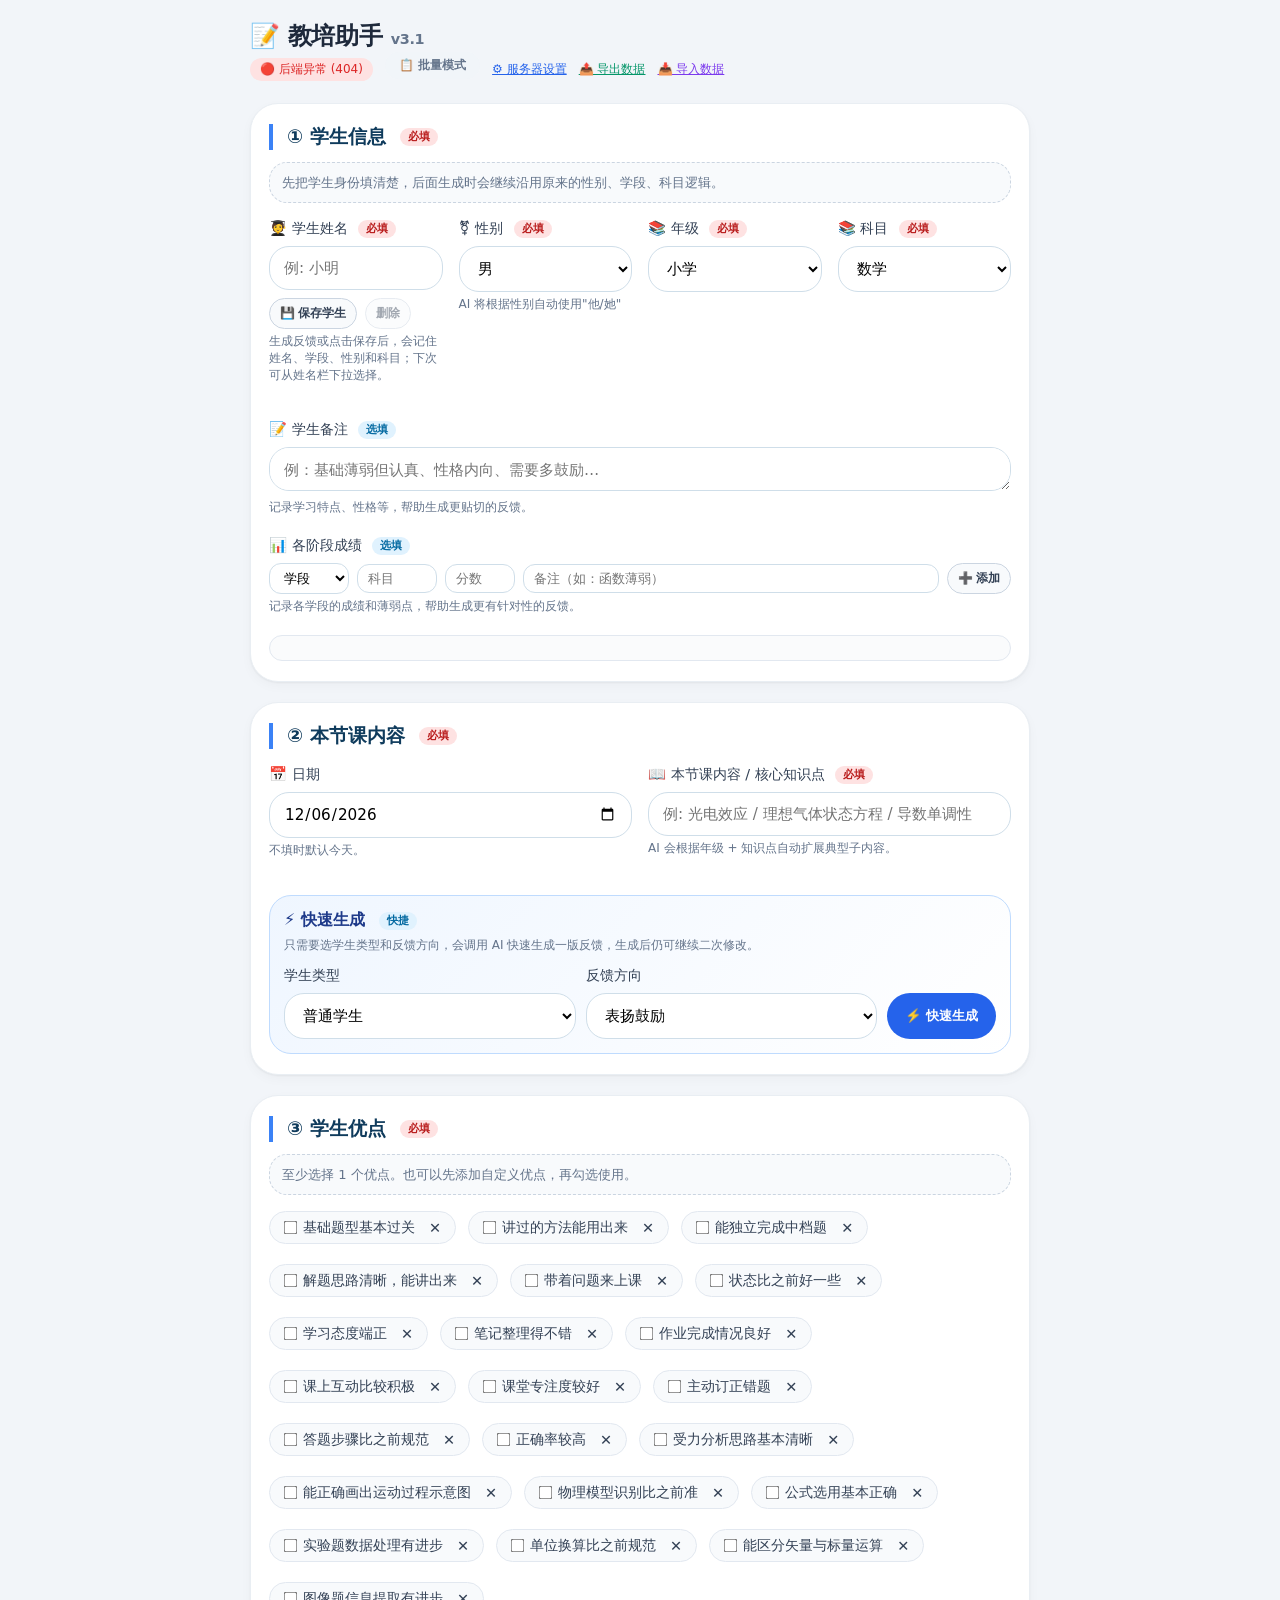
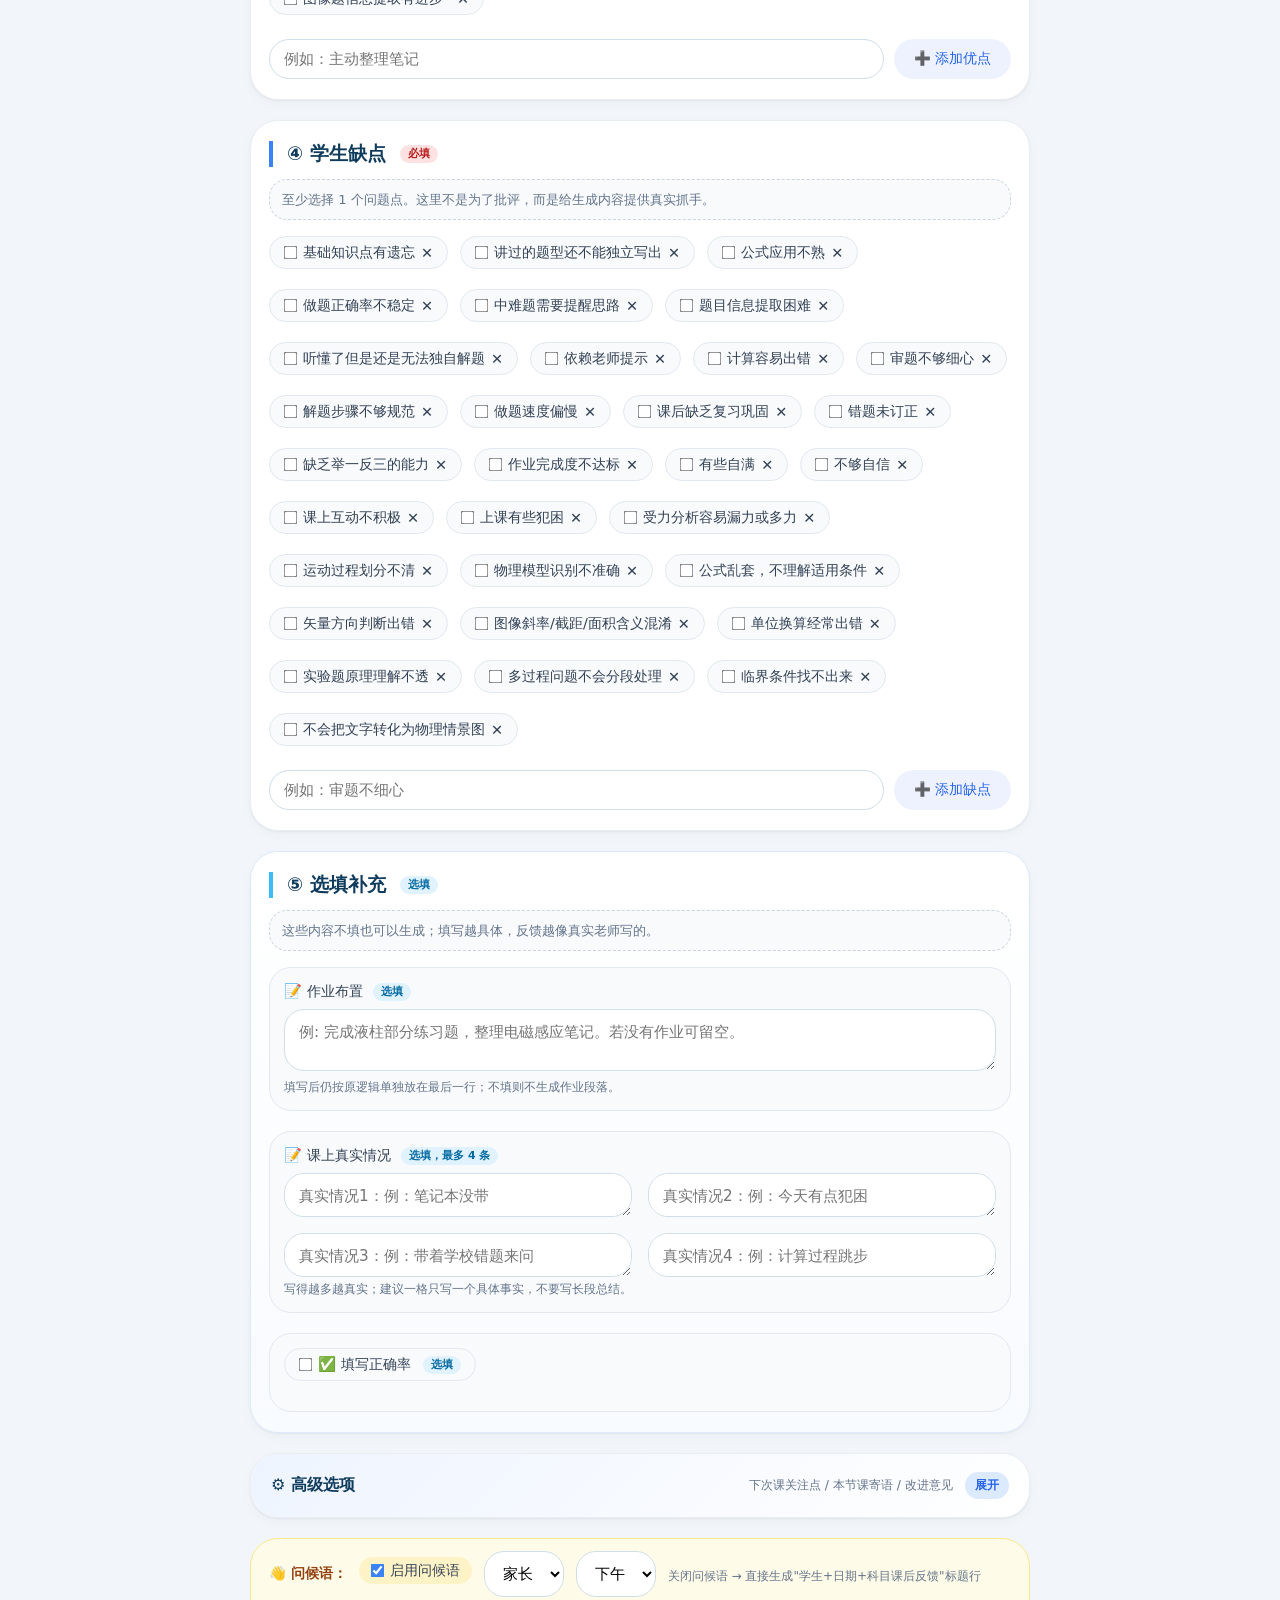
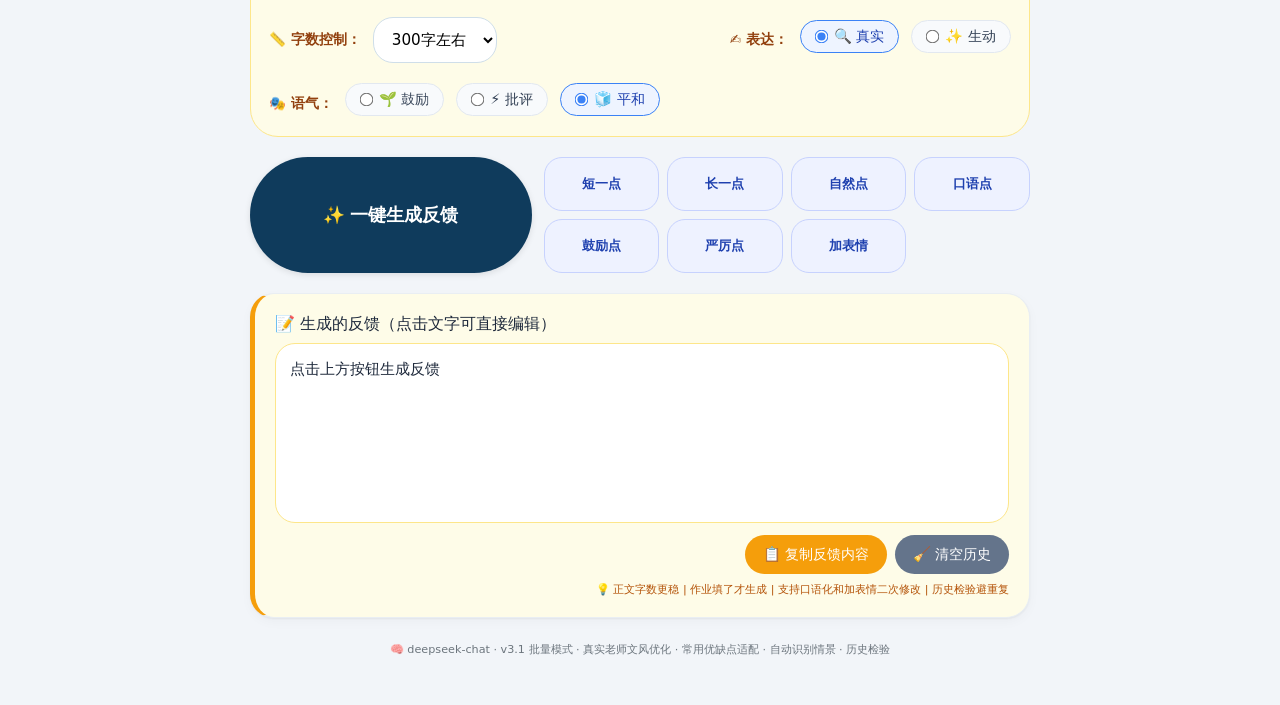
==== commit 1c2e41ad: "v3.1: 添加高中物理典型学生模板 - 8 条物理优点 + 11 条物理缺点 + 6 条物理建议 - 4 种物理学生类型：思维好/力学薄弱/电学薄弱/实验题弱 - 每种类型 × 2 方向（表扬鼓励/" ====
--- a/index.html
+++ b/index.html
@@ -181,9 +181,17 @@
                 <div class="field-group">
                     <label>学生类型</label>
                     <select id="quickStudentType">
-                        <option value="普通学生" selected>普通学生</option>
-                        <option value="学霸">学霸</option>
-                        <option value="学渣">学渣</option>
+                        <optgroup label="通用">
+                            <option value="普通学生" selected>普通学生</option>
+                            <option value="学霸">学霸</option>
+                            <option value="学渣">学渣</option>
+                        </optgroup>
+                        <optgroup label="高中物理">
+                            <option value="物理思维好">物理思维好</option>
+                            <option value="物理力学薄弱">物理力学薄弱</option>
+                            <option value="物理电学薄弱">物理电学薄弱</option>
+                            <option value="物理实验题弱">物理实验题弱</option>
+                        </optgroup>
                     </select>
                 </div>
                 <div class="field-group">
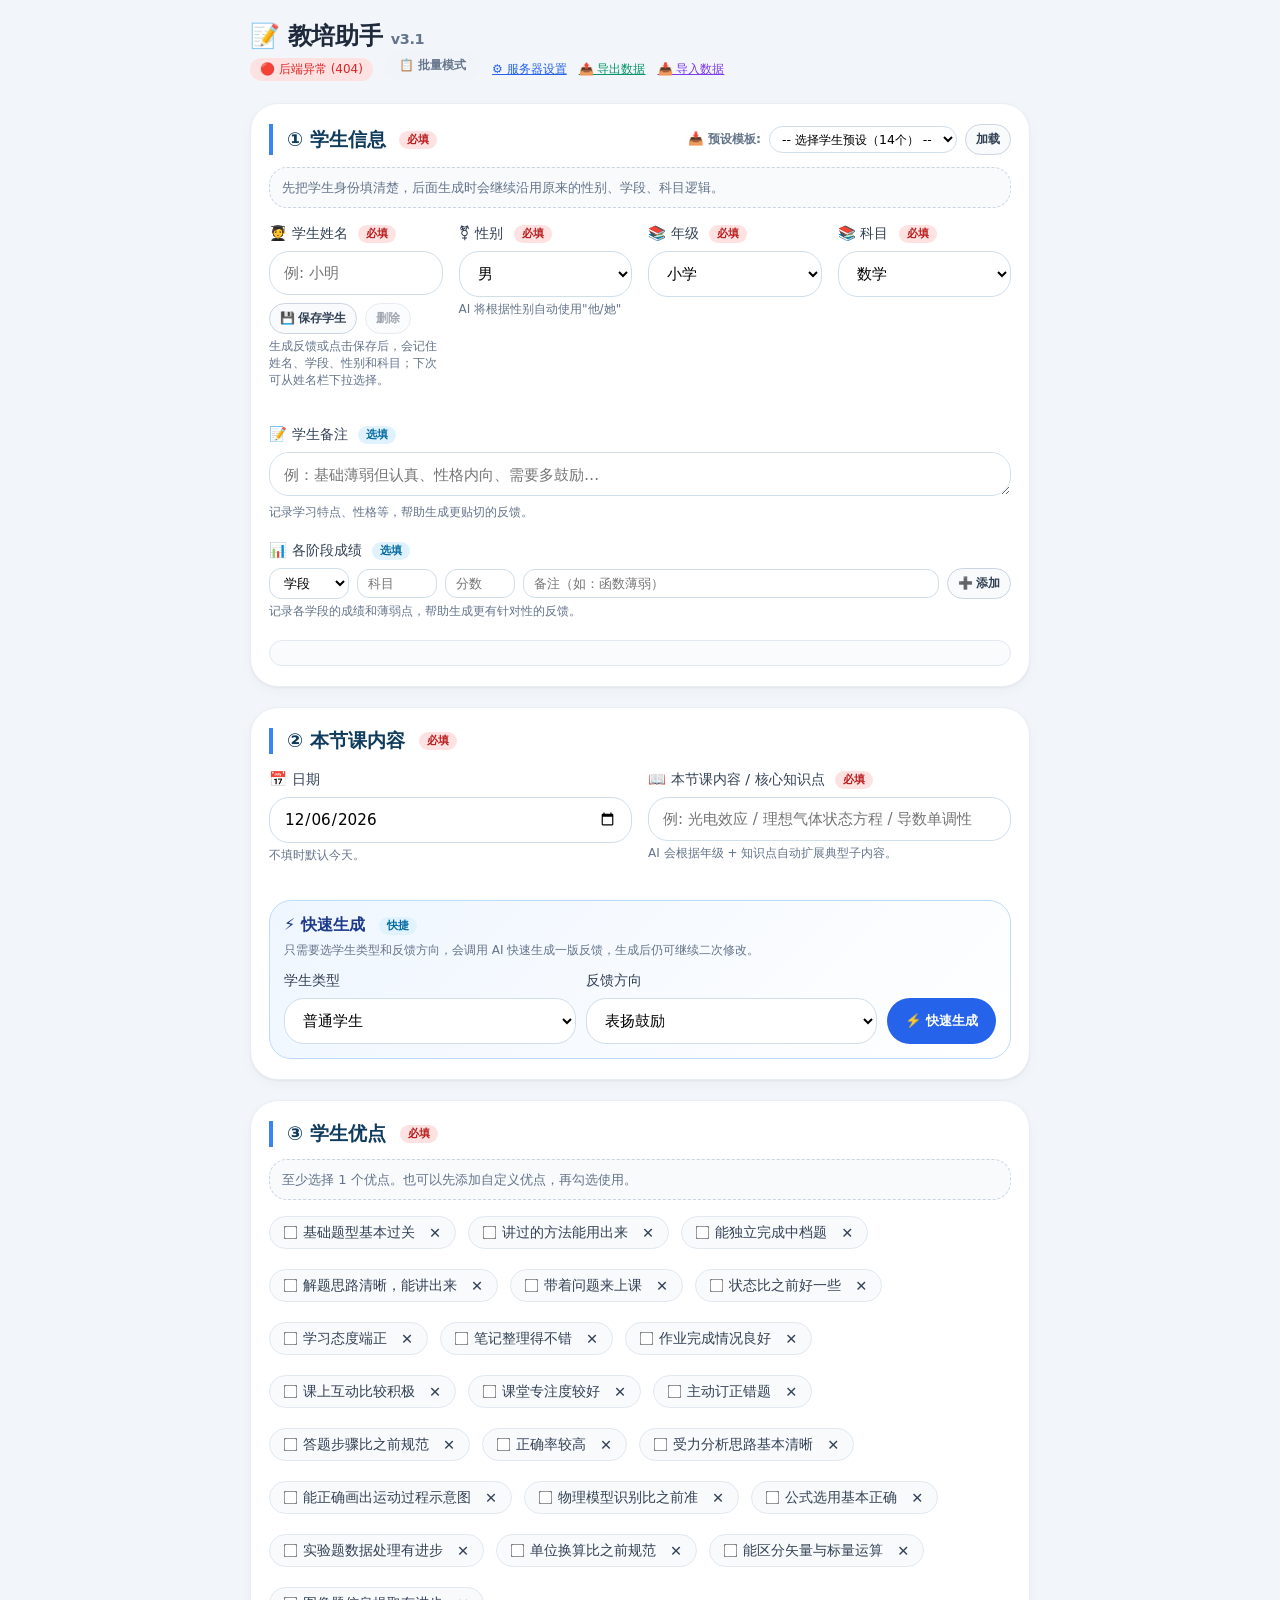
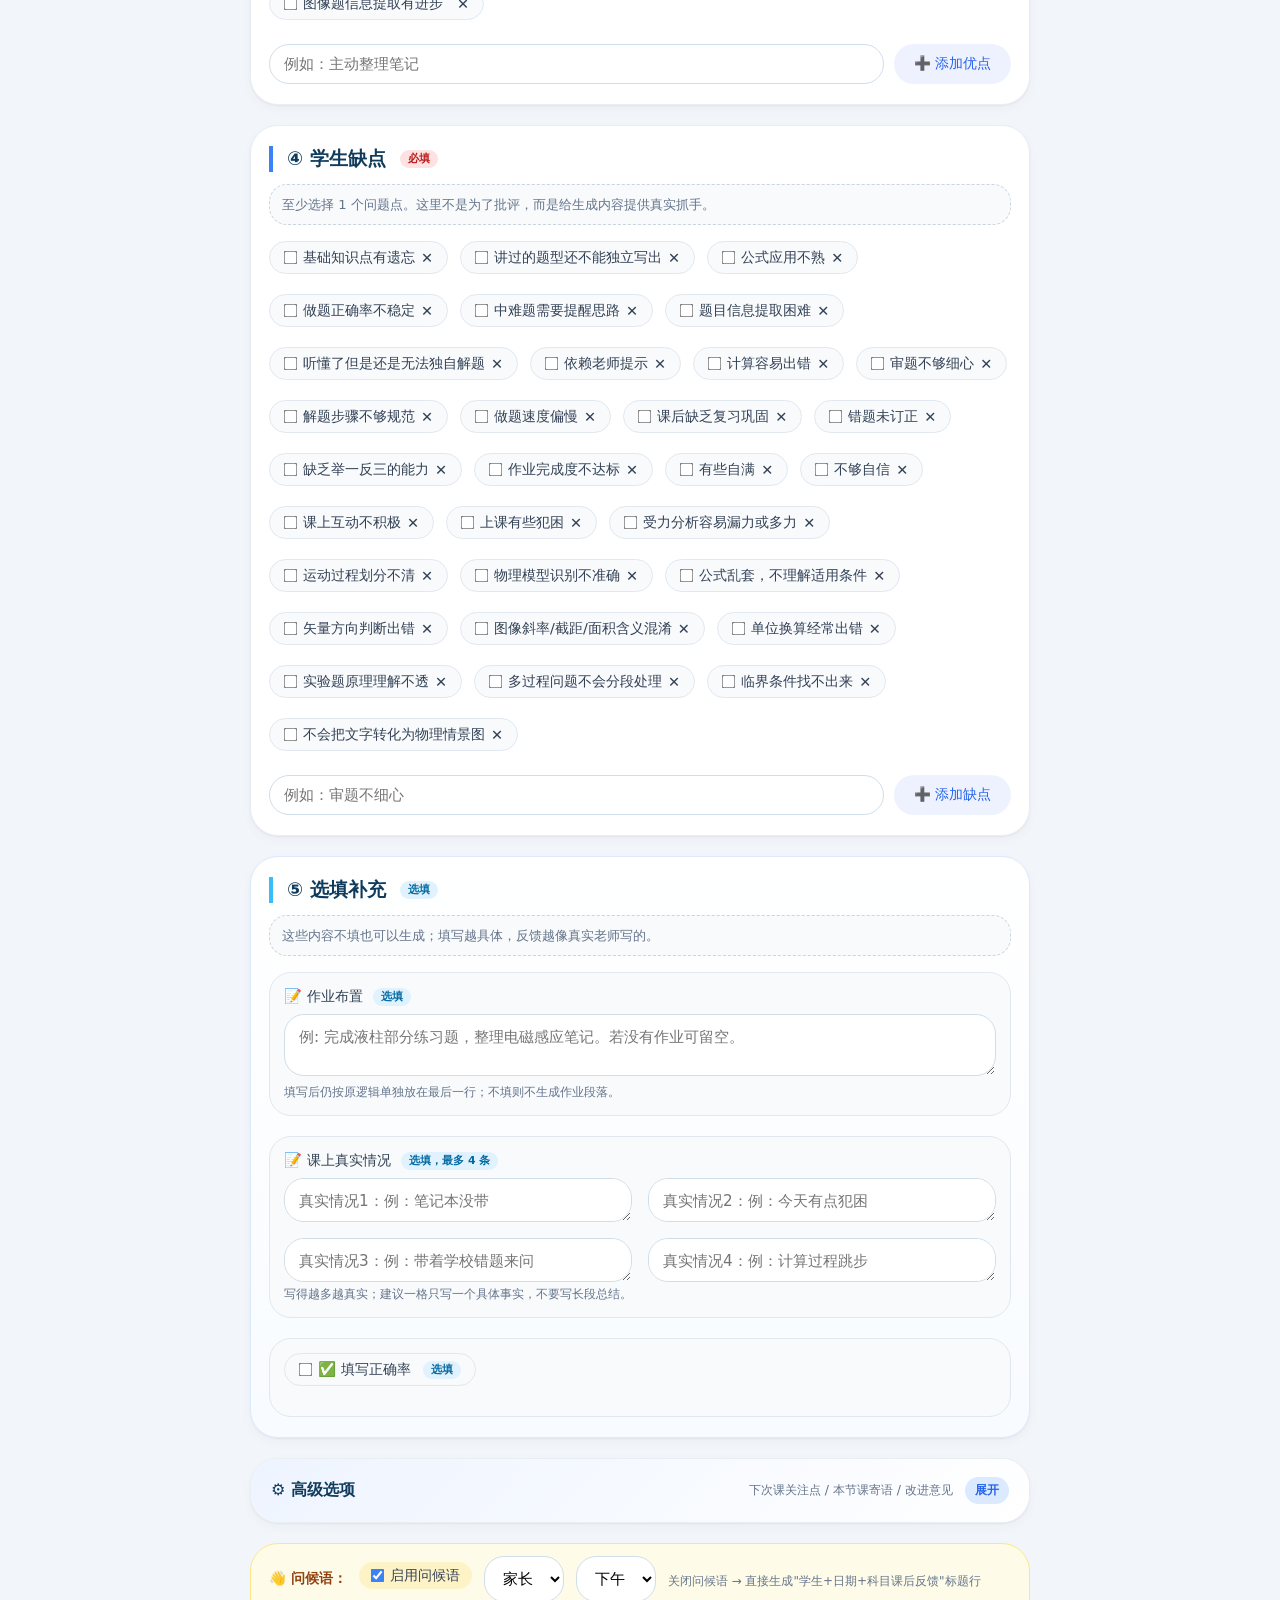
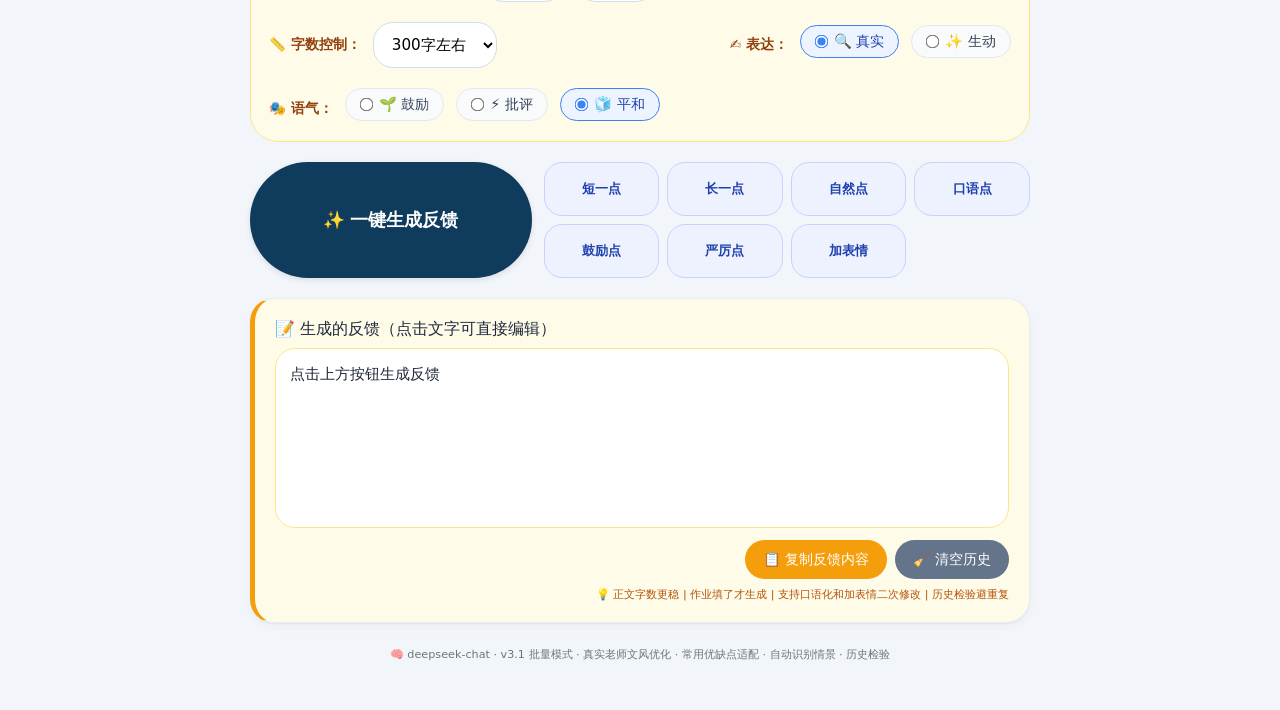
==== commit aa56bc61: "feat: 添加 15 套学生预设模板，一键加载 - 15 套预设覆盖：小学数学(2) / 初中数学(4) / 高中物理(6) / 高中数学(2) / 小学(1) - 预设包含：姓名、性别、年级、科目" ====
--- a/index.html
+++ b/index.html
@@ -45,7 +45,16 @@
 
     <!-- ① 学生信息 -->
     <div class="card required-section" data-required-group="student">
-        <div class="card-header">① 学生信息 <span class="required-mark">必填</span></div>
+        <div class="card-header" style="display:flex;align-items:center;justify-content:space-between;flex-wrap:wrap;gap:8px;">
+            <span>① 学生信息 <span class="required-mark">必填</span></span>
+            <div style="display:flex;align-items:center;gap:8px;">
+                <span style="font-size:0.78rem;color:#64748b;">📥 预设模板:</span>
+                <select id="presetSelect" style="width:auto;min-width:180px;font-size:0.78rem;padding:4px 8px;">
+                    <option value="">-- 选择学生预设 --</option>
+                </select>
+                <button type="button" class="mini-memory-btn" id="loadPresetBtn" style="font-size:0.75rem;">加载</button>
+            </div>
+        </div>
         <div class="section-helper" id="studentSectionHelper">先把学生身份填清楚，后面生成时会继续沿用原来的性别、学段、科目逻辑。</div>
         <div class="section-helper" id="batchSectionHelper" style="display:none;">在下方表格中填写多位学生的信息，公共的课堂内容和优缺点将应用于所有学生。</div>
 
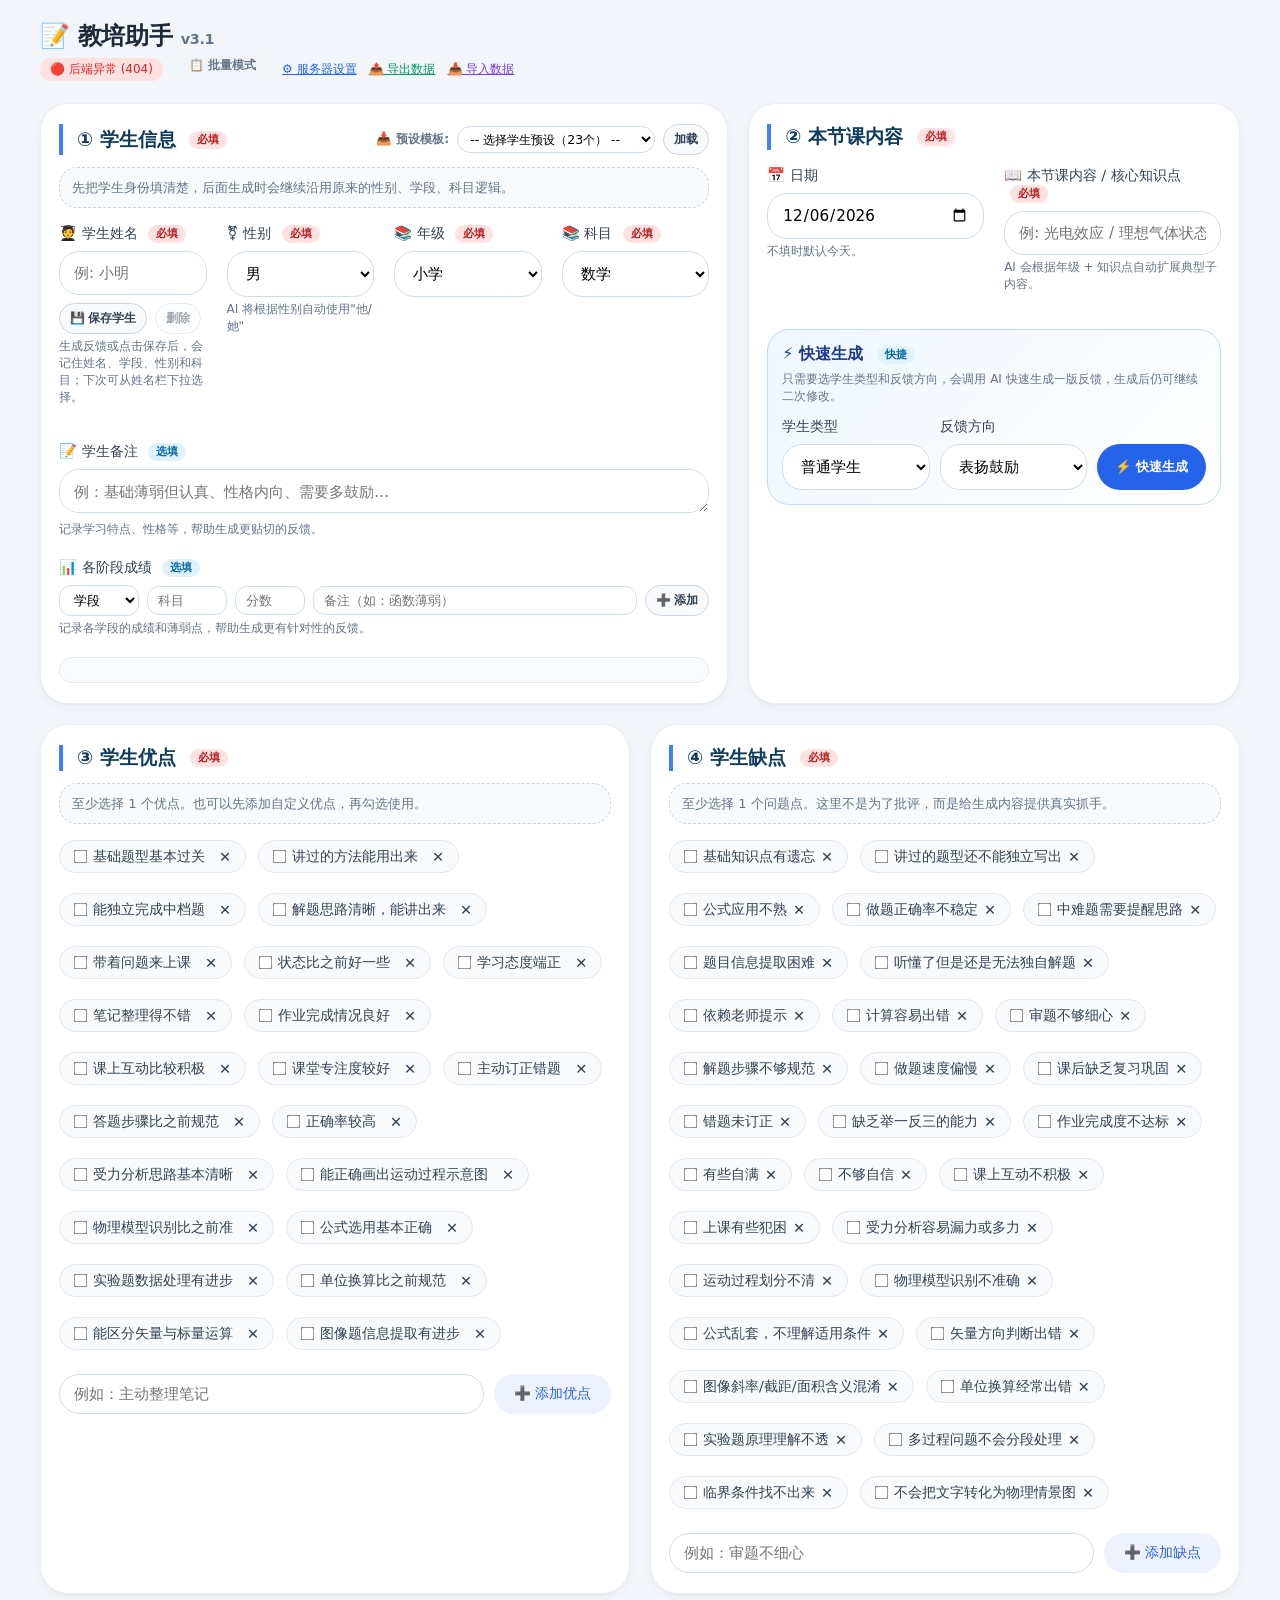
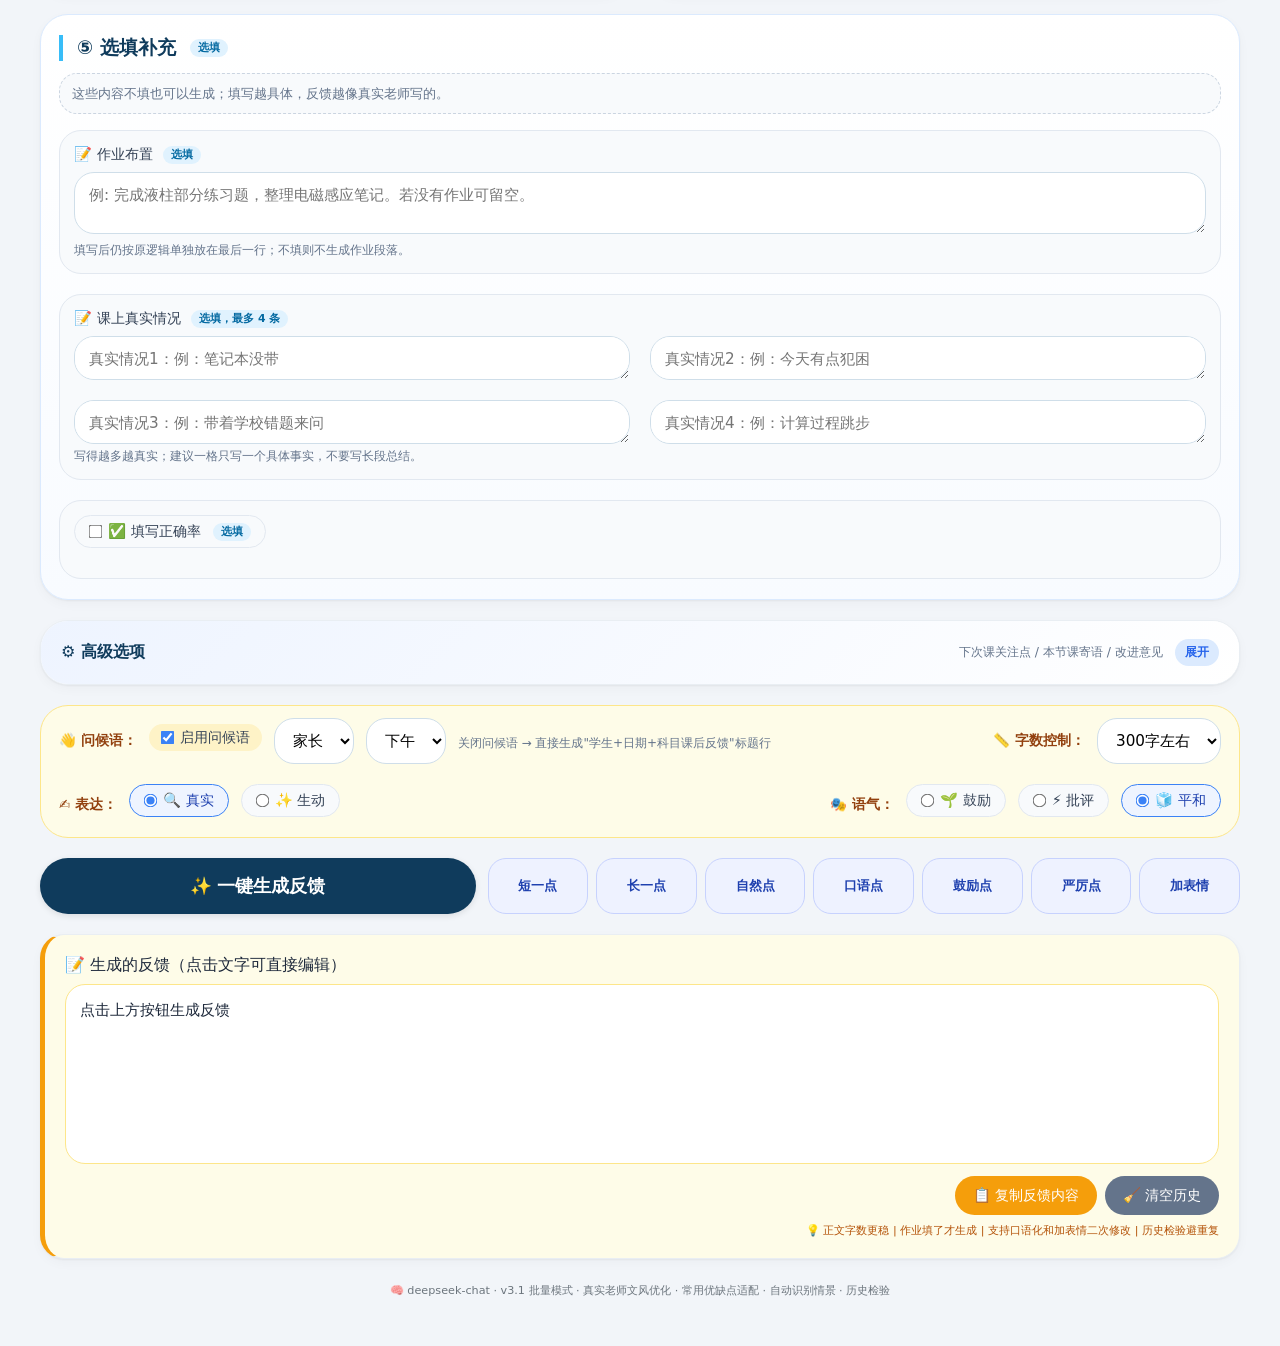
==== commit 78da6bab: "style: 宽屏布局优化 - 容器最大宽度 780px → 1200px - 学生信息 + 课程内容 并排（1.4:1 比例） - 优点 + 缺点 并排 - 新增 card-row 两列布局系统 -" ====
--- a/index.html
+++ b/index.html
@@ -43,6 +43,8 @@
         </div>
     </div>
 
+    <div class="card-row student-lesson">
+
     <!-- ① 学生信息 -->
     <div class="card required-section" data-required-group="student">
         <div class="card-header" style="display:flex;align-items:center;justify-content:space-between;flex-wrap:wrap;gap:8px;">
@@ -214,6 +216,9 @@
             </div>
         </div>
     </div>
+    </div><!-- /card-row student-lesson -->
+
+    <div class="card-row">
 
     <!-- ③ 学生优点 -->
     <div class="card required-section" data-required-group="highlights">
@@ -236,6 +241,7 @@
             <button class="small-btn" id="addWeakBtn">➕ 添加缺点</button>
         </div>
     </div>
+    </div><!-- /card-row -->
 
     <!-- ⑤ 选填补充 -->
     <div class="card optional-supplement-card">
--- a/css/app.css
+++ b/css/app.css
@@ -35,14 +35,36 @@
 body {
     background: var(--color-bg);
     font-family: system-ui, 'Segoe UI', 'Noto Sans', -apple-system, Roboto, Helvetica, Arial, sans-serif;
-    padding: 20px 16px 48px;
+    padding: 20px 24px 48px;
     color: var(--color-text);
 }
 
 /* ----- Layout ----- */
 .container {
-    max-width: 780px;
+    max-width: 1200px;
     margin: 0 auto;
+}
+
+/* 两列卡片布局 */
+.card-row {
+    display: grid;
+    grid-template-columns: 1fr 1fr;
+    gap: 20px;
+}
+.card-row .card { margin-bottom: 20px; }
+
+/* 学生信息占 60%，课程内容占 40% */
+.card-row.student-lesson {
+    grid-template-columns: 1.4fr 1fr;
+}
+
+@media (max-width: 900px) {
+    .card-row {
+        grid-template-columns: 1fr;
+    }
+    .card-row.student-lesson {
+        grid-template-columns: 1fr;
+    }
 }
 
 /* ----- Cards ----- */
@@ -367,9 +389,16 @@
 }
 
 /* ----- Grid Helpers ----- */
-.grid-2cols { display: grid; grid-template-columns: 1fr 1fr; gap: 16px; }
-.grid-3cols { display: grid; grid-template-columns: 1fr 1fr 1fr; gap: 16px; }
-.grid-4cols { display: grid; grid-template-columns: 1fr 1fr 1fr 1fr; gap: 16px; }
+.grid-2cols { display: grid; grid-template-columns: 1fr 1fr; gap: 20px; }
+.grid-3cols { display: grid; grid-template-columns: 1fr 1fr 1fr; gap: 20px; }
+.grid-4cols { display: grid; grid-template-columns: 1fr 1fr 1fr 1fr; gap: 20px; }
+
+@media (max-width: 900px) {
+    .grid-4cols { grid-template-columns: 1fr 1fr; }
+}
+@media (max-width: 640px) {
+    .grid-3cols, .grid-4cols { grid-template-columns: 1fr; }
+}
 
 /* ----- Param Bar ----- */
 .param-bar {
@@ -1229,9 +1258,18 @@
 }
 
 /* ----- Responsive ----- */
+@media (max-width: 900px) {
+    .card-row, .card-row.student-lesson {
+        grid-template-columns: 1fr;
+    }
+}
+
 @media (max-width: 640px) {
-    .grid-3cols, .grid-4cols {
-        grid-template-columns: 1fr 1fr;
+    .grid-2cols, .grid-3cols, .grid-4cols {
+        grid-template-columns: 1fr;
+    }
+    body {
+        padding: 10px 8px 32px;
     }
     .param-bar {
         flex-direction: column;
@@ -1253,9 +1291,6 @@
 }
 
 @media (max-width: 480px) {
-    .grid-3cols, .grid-4cols {
-        grid-template-columns: 1fr;
-    }
     .revise-actions {
         grid-template-columns: 1fr;
     }
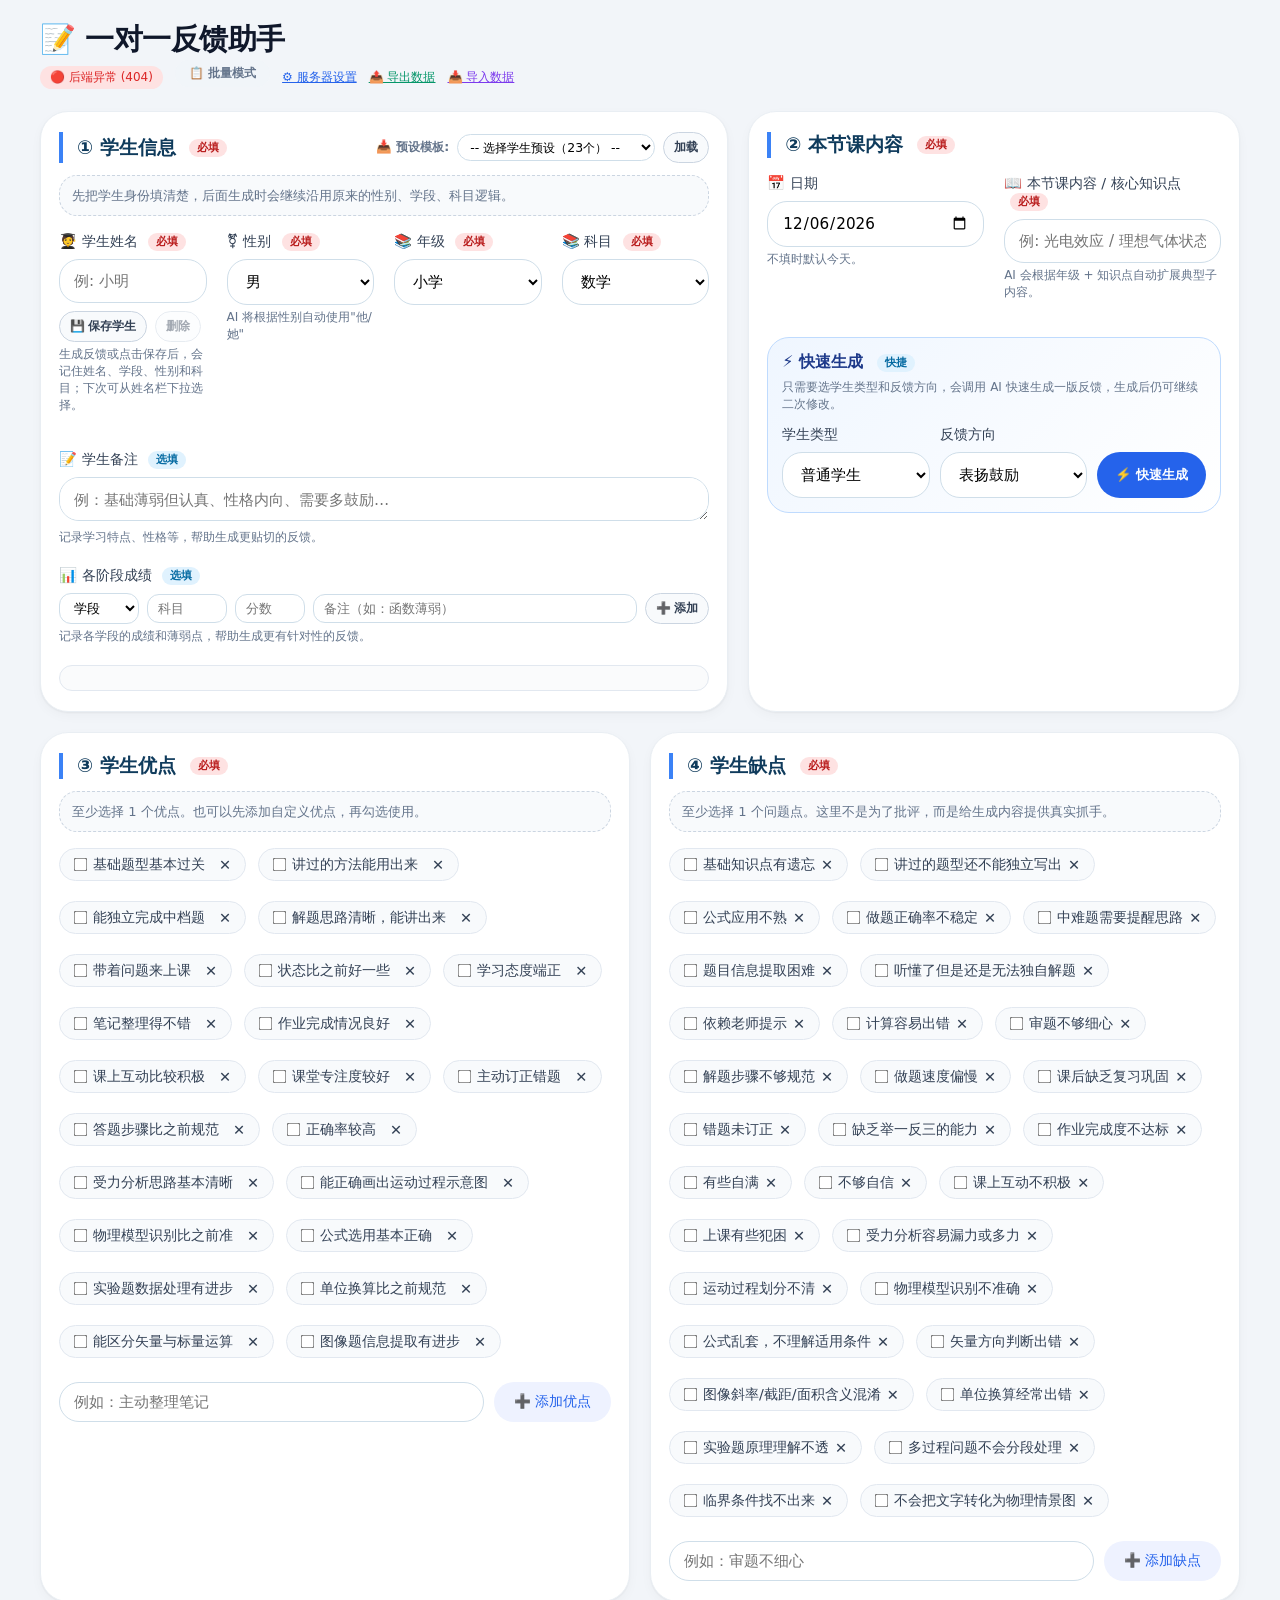
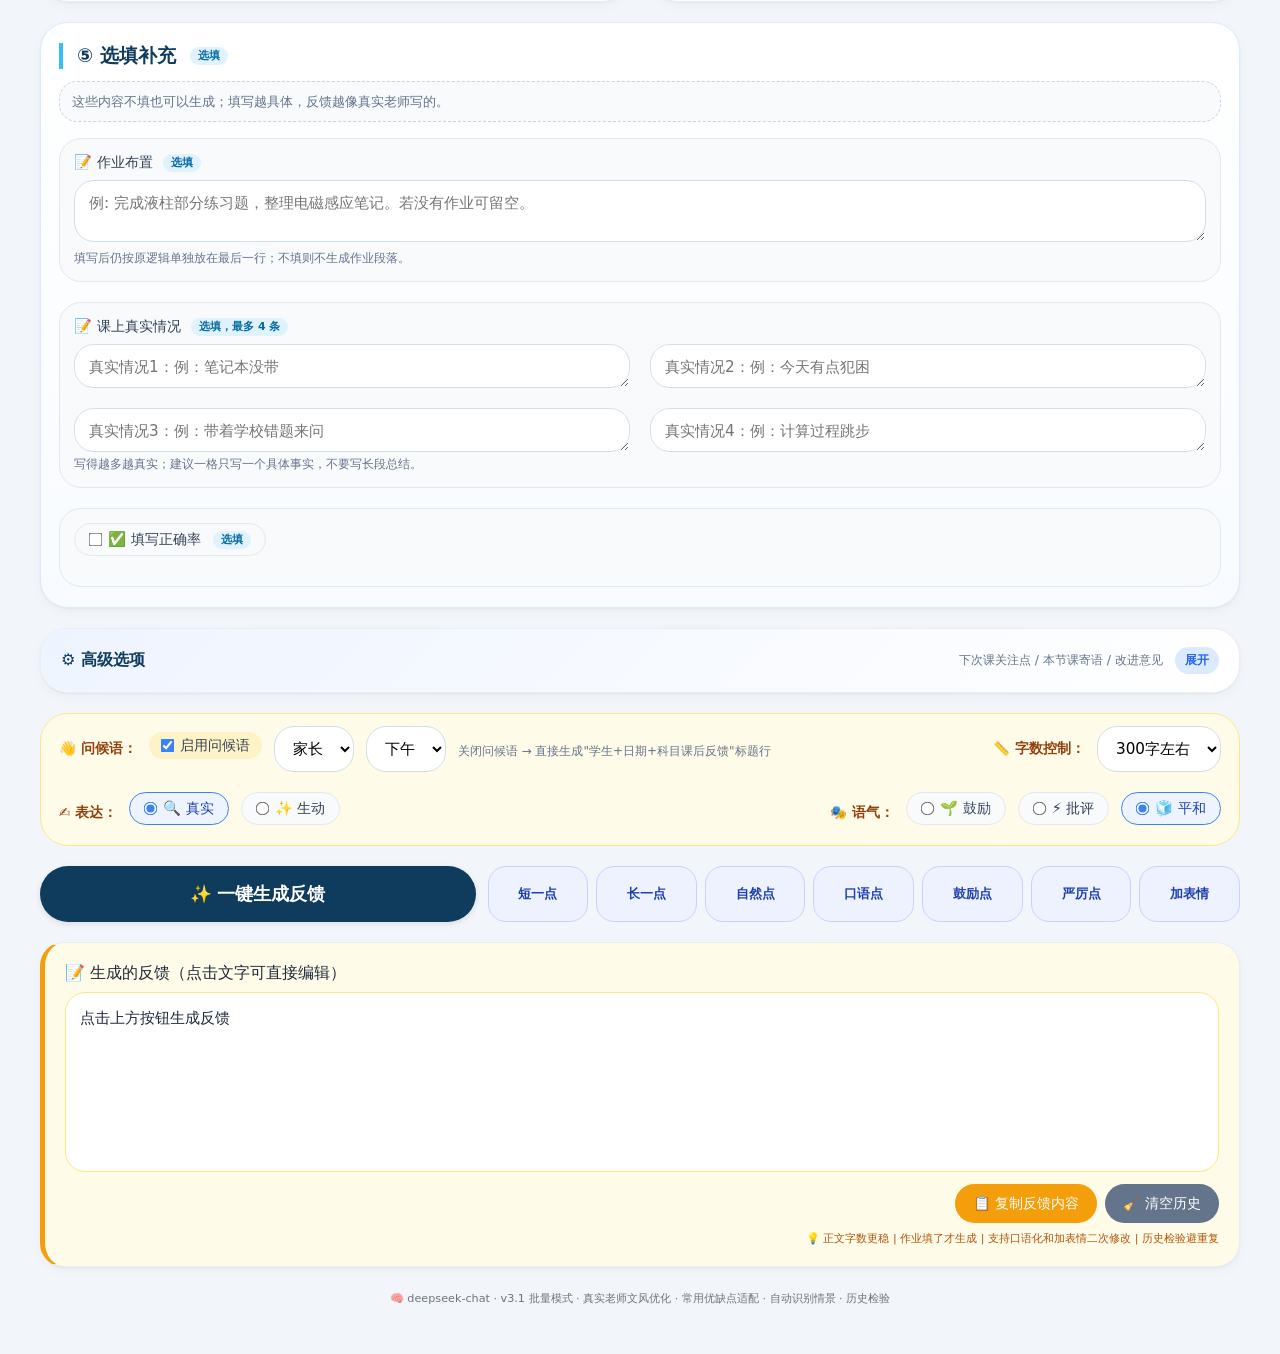
==== commit 4298eb57: "style: 标题改为「一对一反馈助手」，加大字号" ====
--- a/index.html
+++ b/index.html
@@ -3,13 +3,13 @@
 <head>
     <meta charset="UTF-8">
     <meta name="viewport" content="width=device-width, initial-scale=1.0, maximum-scale=1.0, user-scalable=yes">
-    <title>教培助手 v3.1 · 真实风格反馈生成器</title>
+    <title>一对一反馈助手</title>
     <link rel="stylesheet" href="css/app.css">
 </head>
 <body>
 <div class="container">
     <div style="margin-bottom: 16px;">
-        <h2 style="font-weight: 700; letter-spacing: -0.3px;">📝 教培助手 <span style="font-size:0.9rem;color:#64748b;">v3.1</span></h2>
+        <h1 style="font-size:1.8rem;font-weight:800;letter-spacing:-0.5px;margin:0;color:#0f172a;">📝 一对一反馈助手</h1>
         <div style="display:flex;align-items:center;gap:12px;flex-wrap:wrap;">
             <span id="connectionStatus" style="font-size:0.75rem;padding:3px 10px;border-radius:20px;background:#fee2e2;color:#dc2626;">🔴 后端未连接</span>
             <label id="batchModeToggle" class="batch-mode-toggle" title="切换批量模式">
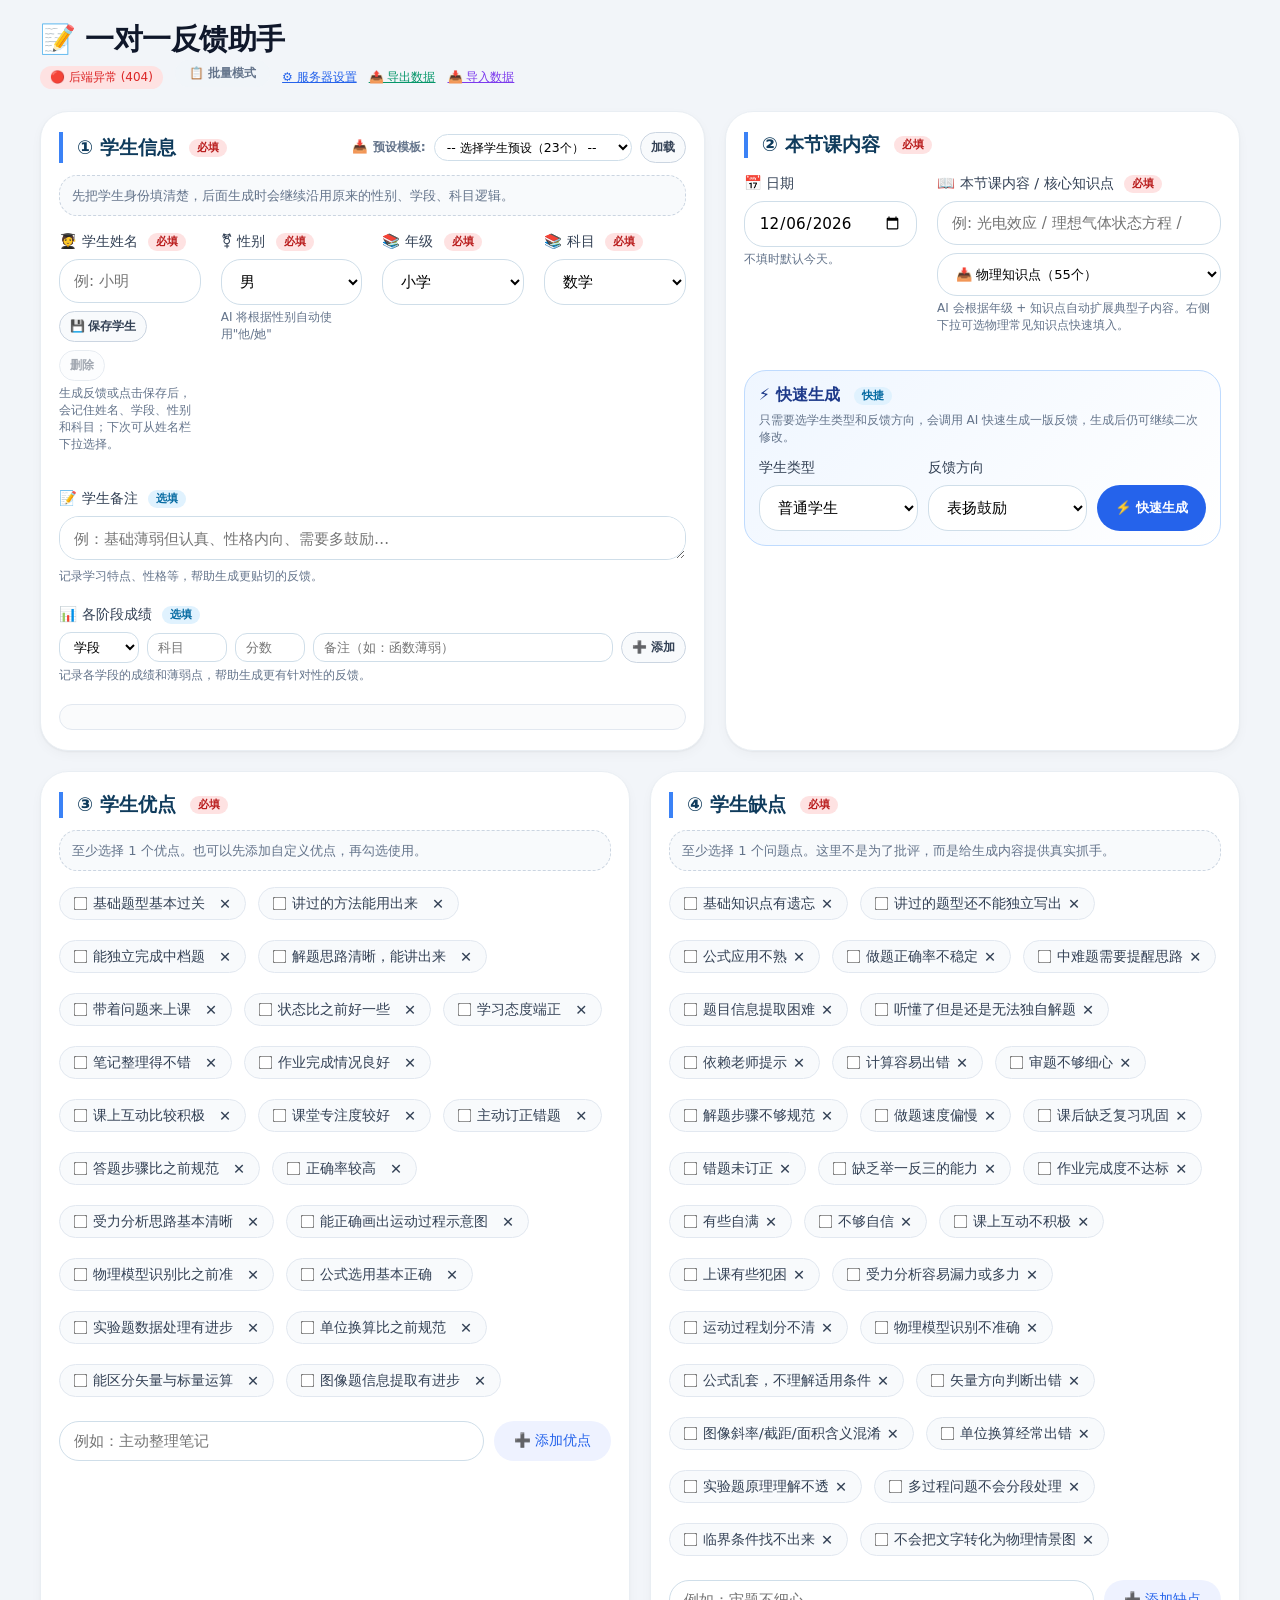
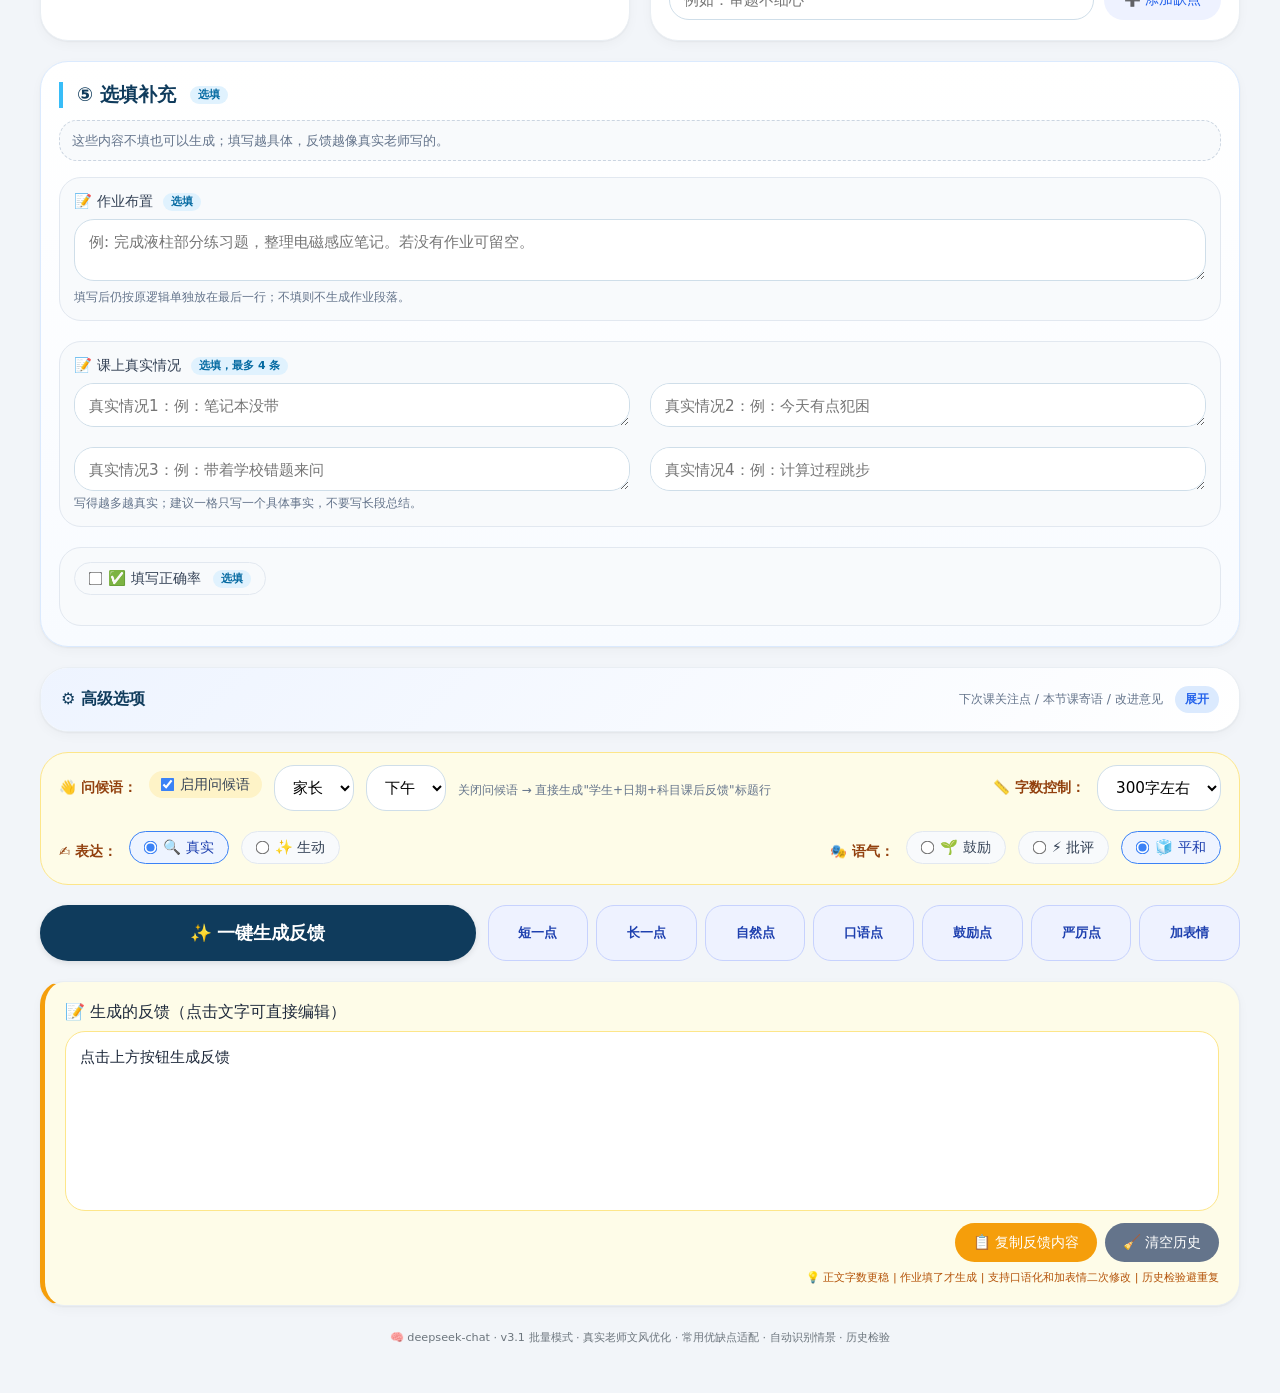
==== commit 2f38b1bb: "feat: 课程内容增加 65 个物理知识点预设下拉" ====
--- a/index.html
+++ b/index.html
@@ -180,8 +180,14 @@
             </div>
             <div class="field-group">
                 <label>📖 本节课内容 / 核心知识点 <span class="required-mark">必填</span></label>
-                <input type="text" id="knowledge" placeholder="例: 光电效应 / 理想气体状态方程 / 导数单调性" autocomplete="off">
-                <div class="hint">AI 会根据年级 + 知识点自动扩展典型子内容。</div>
+                <div style="display:flex;gap:8px;align-items:center;flex-wrap:wrap;">
+                    <input type="text" id="knowledge" placeholder="例: 光电效应 / 理想气体状态方程 / 导数单调性" autocomplete="off" list="knowledgeDatalist" style="flex:1;min-width:200px;">
+                    <datalist id="knowledgeDatalist"></datalist>
+                    <select id="knowledgePreset" style="width:auto;min-width:140px;font-size:0.82rem;" onchange="document.getElementById('knowledge').value=this.value;this.value='';">
+                        <option value="">📥 物理知识点</option>
+                    </select>
+                </div>
+                <div class="hint">AI 会根据年级 + 知识点自动扩展典型子内容。右侧下拉可选物理常见知识点快速填入。</div>
             </div>
         </div>
 
